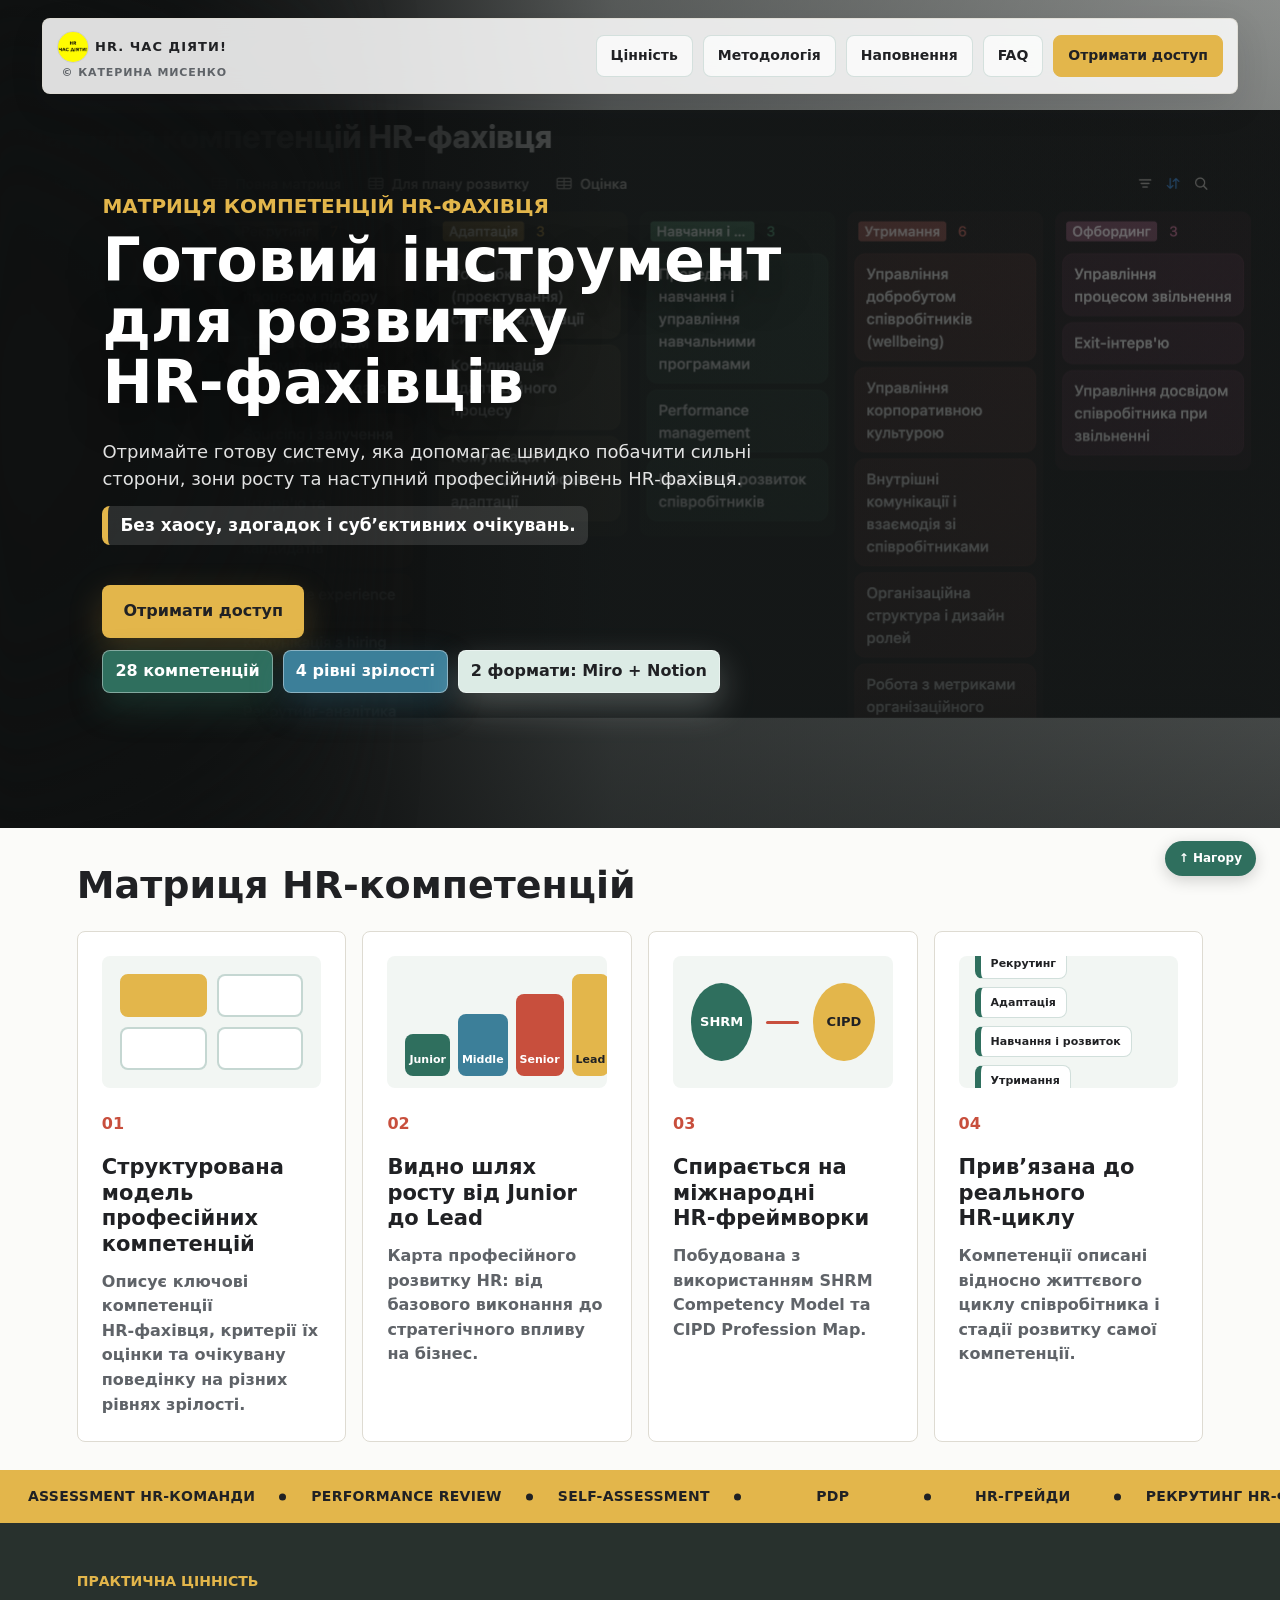
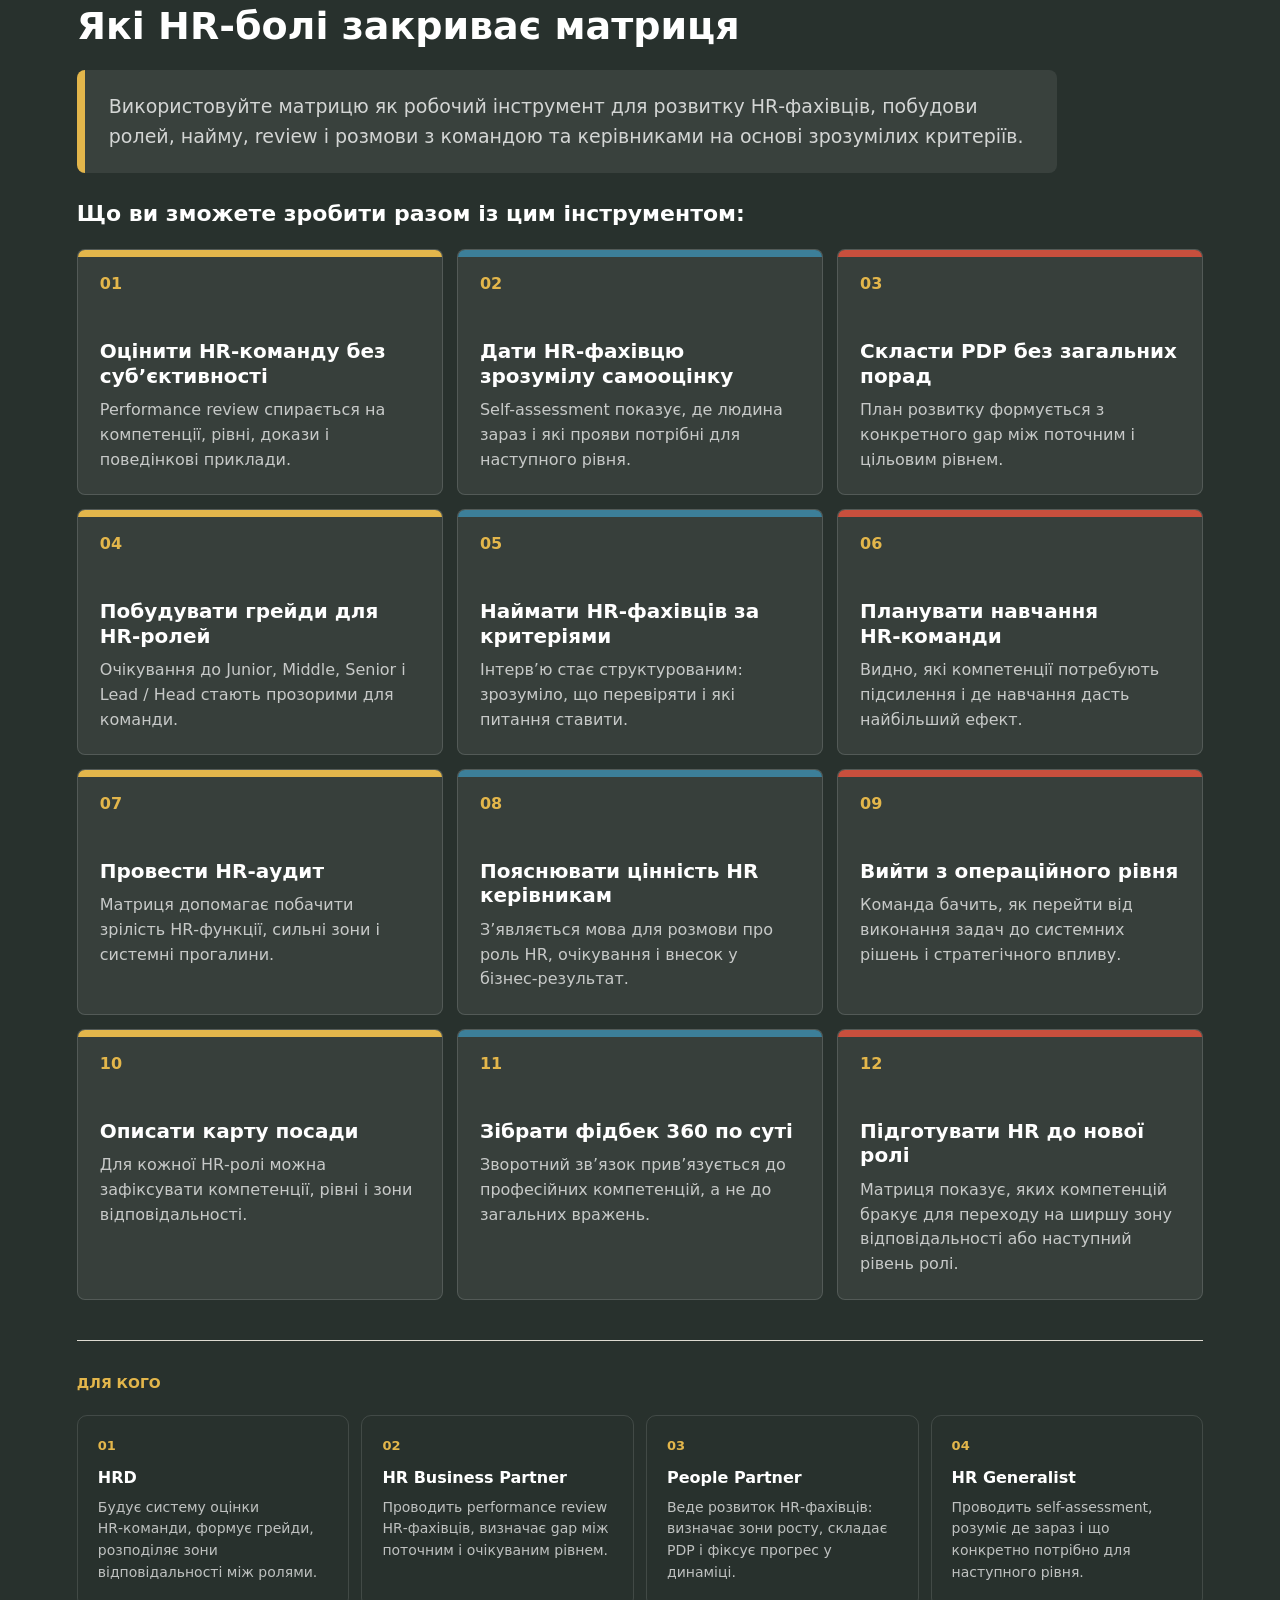
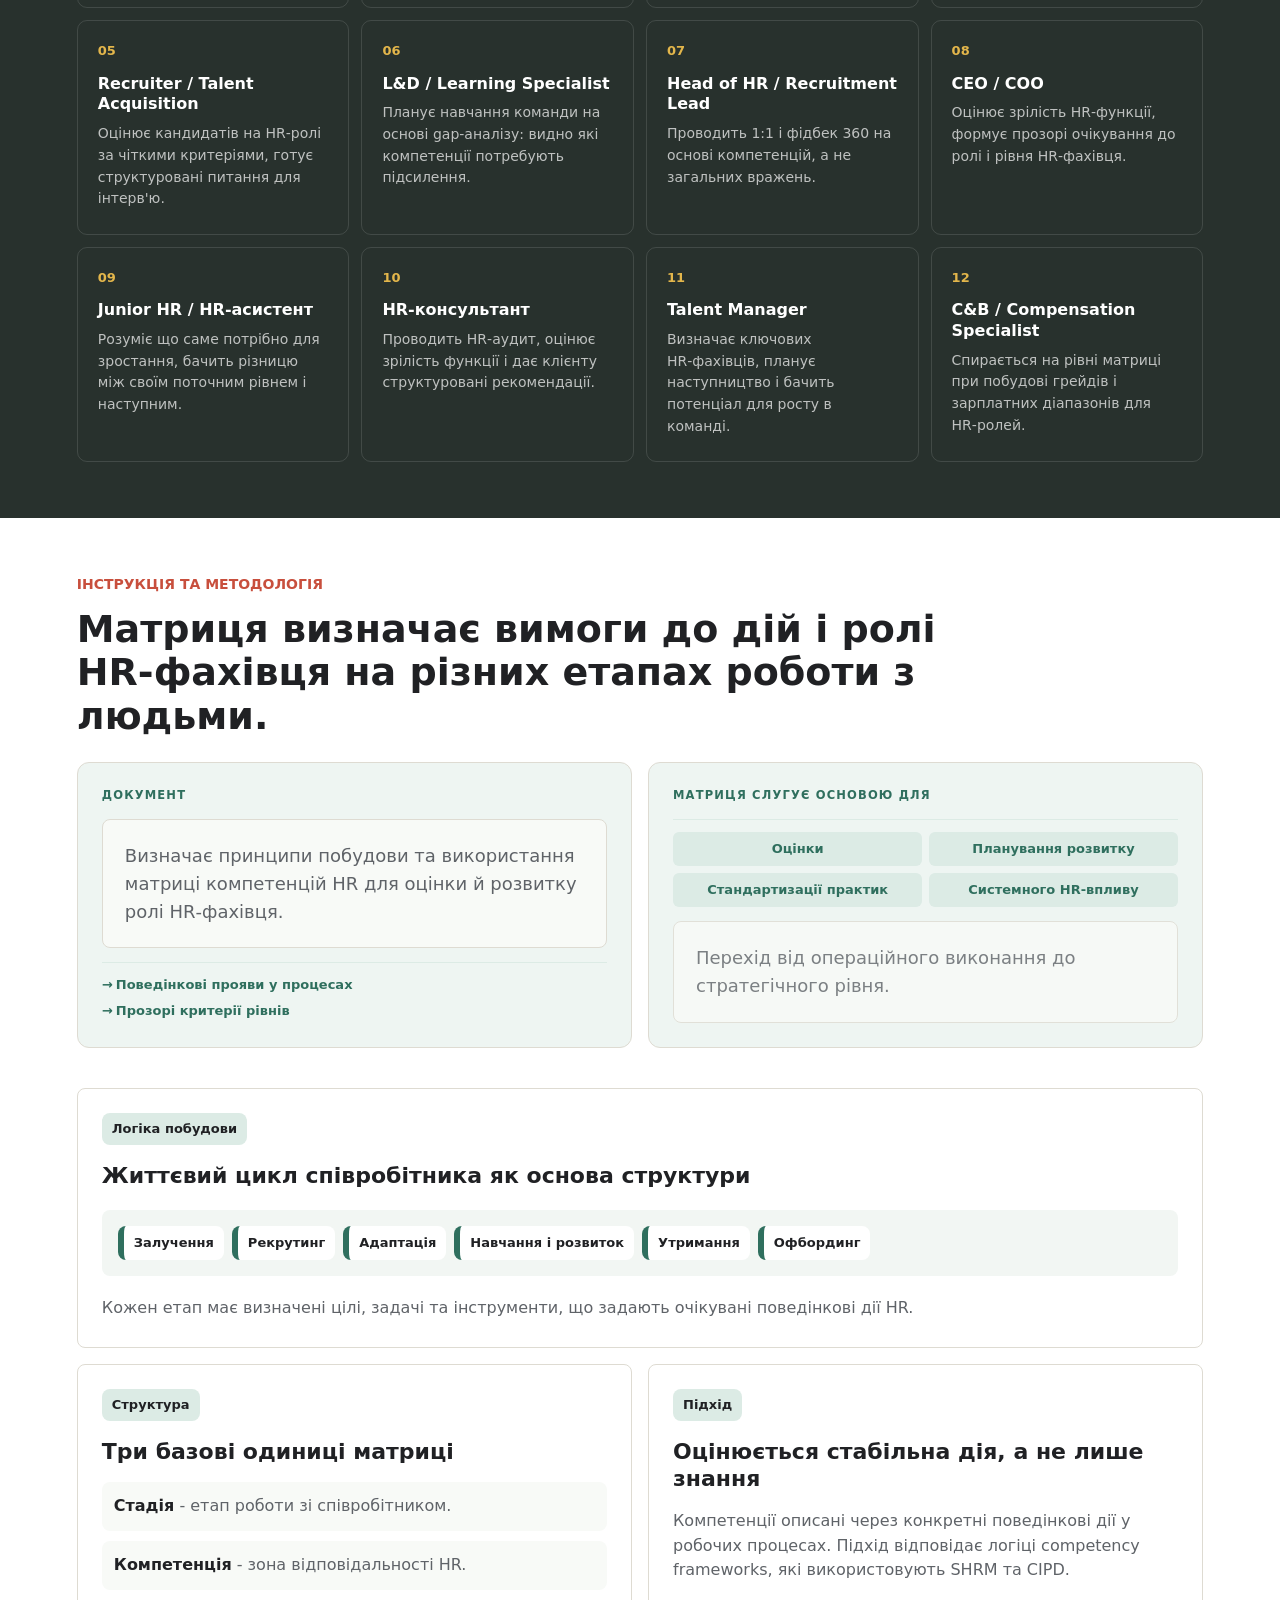
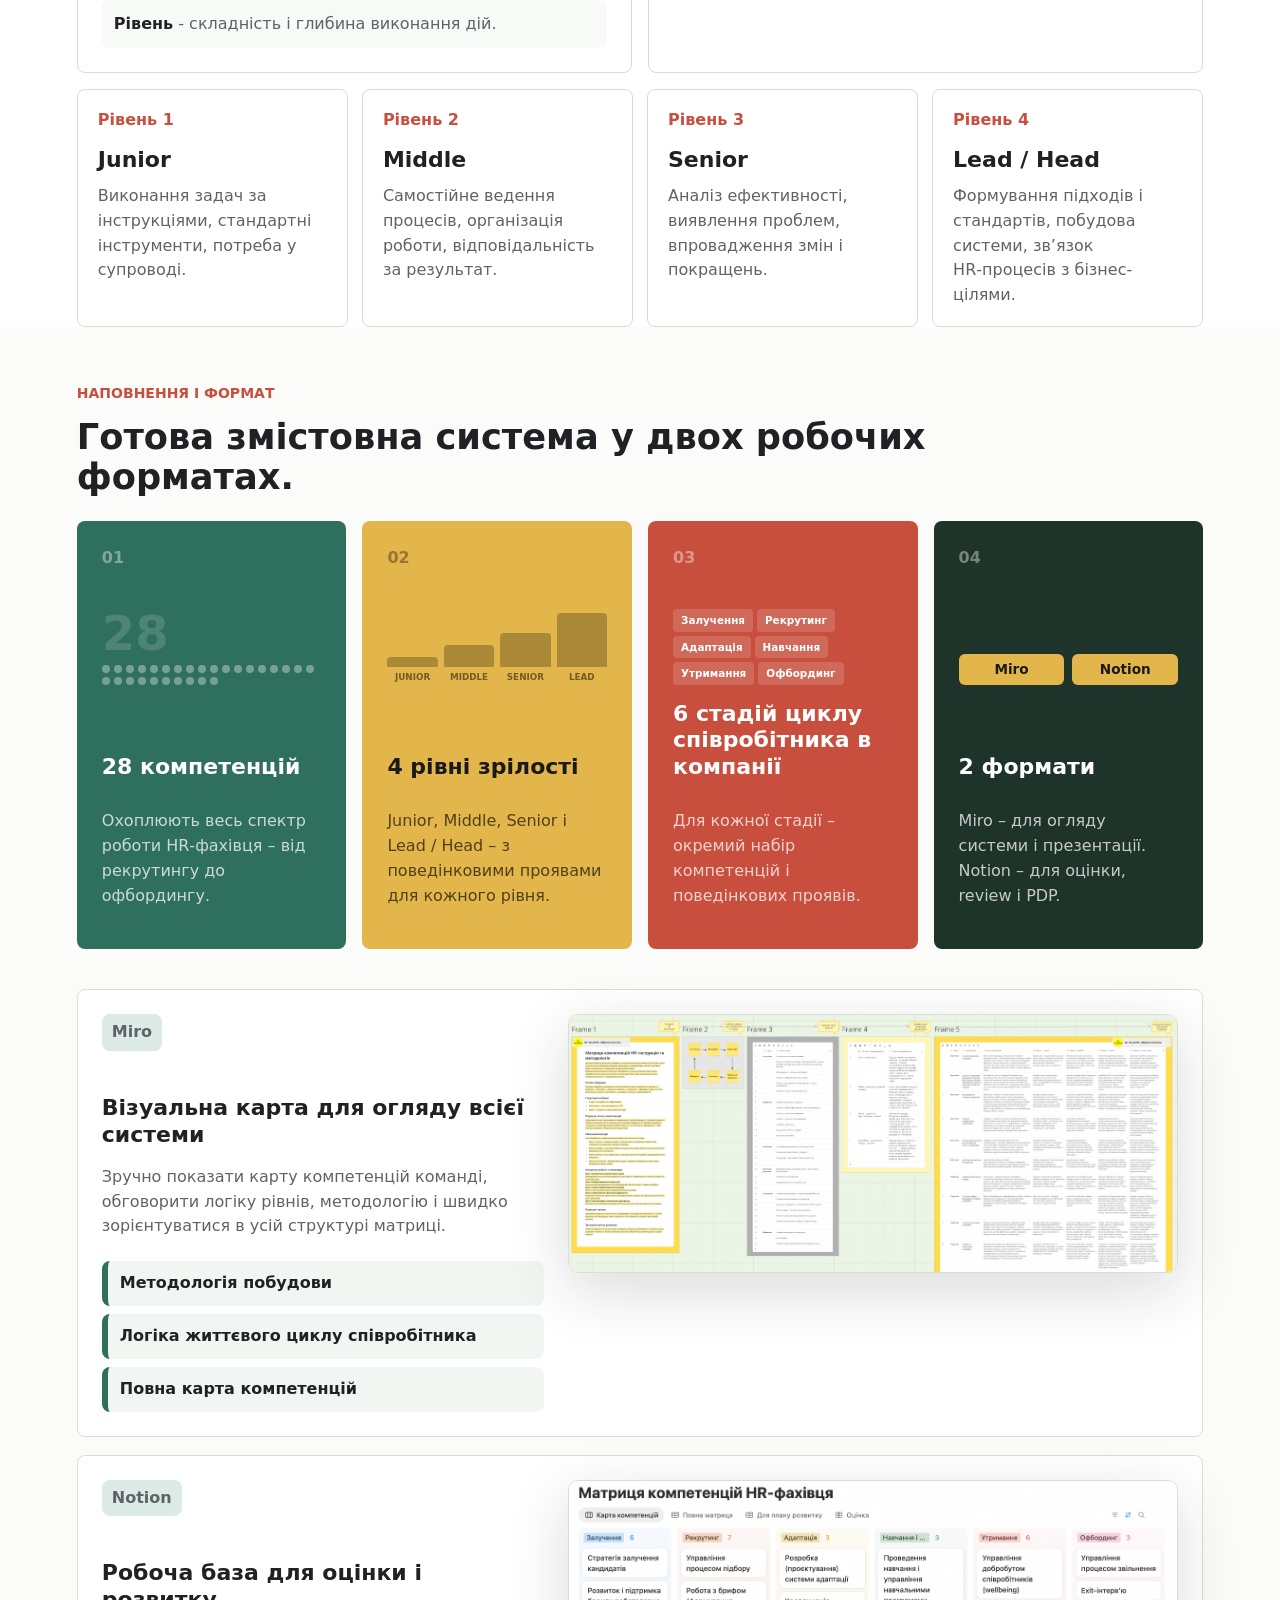
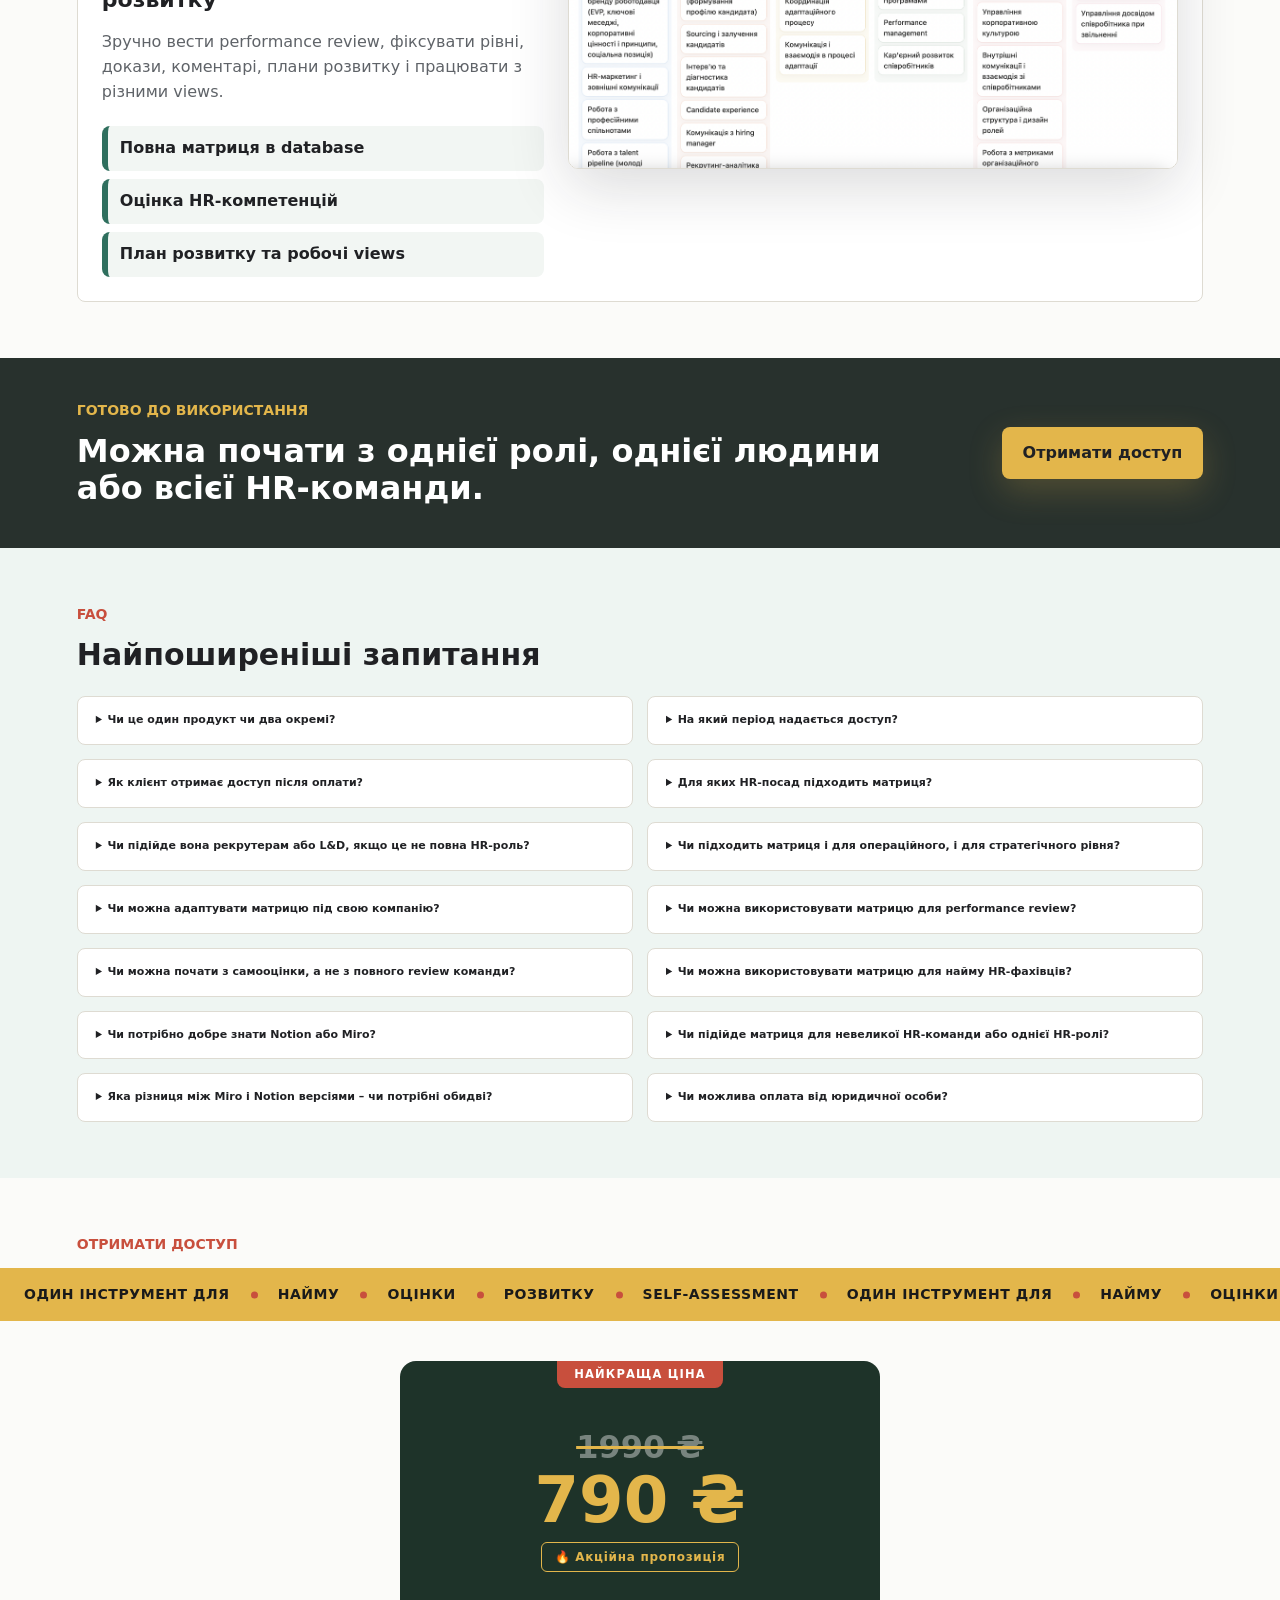
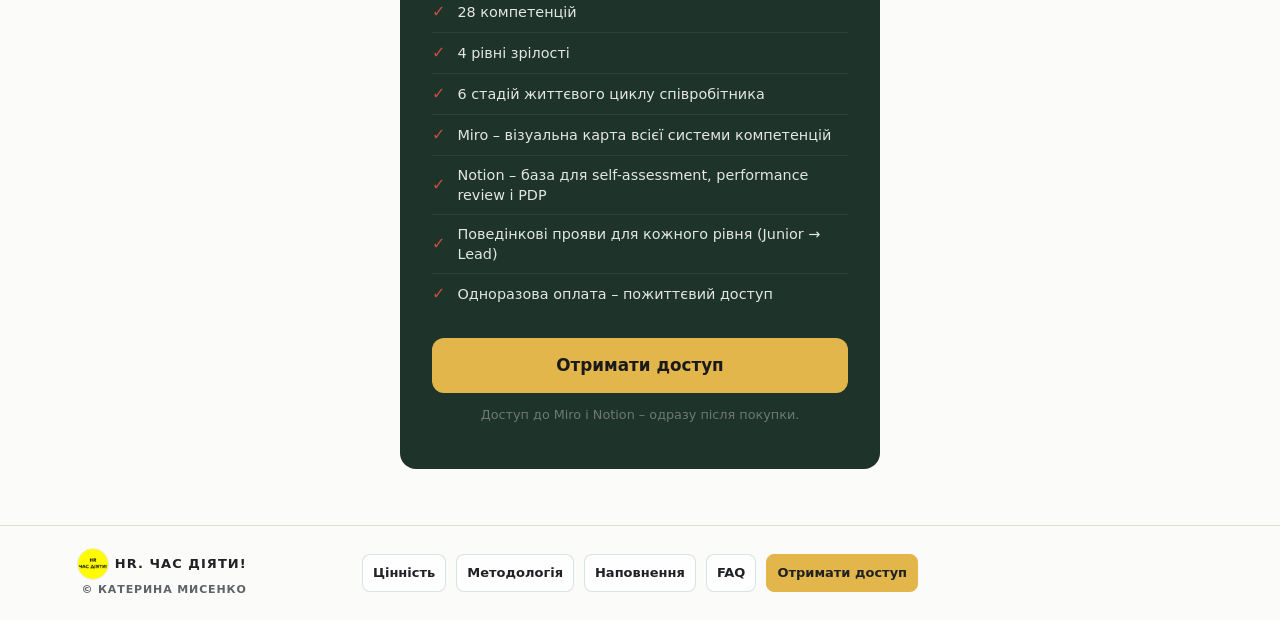
==== hr-competency-matrix-landing.html @ 3c223877 "Add files via upload" ====
<!doctype html>
<html lang="uk">
  <head>
    <meta charset="utf-8">
    <meta name="viewport" content="width=device-width, initial-scale=1">
    <title>Матриця компетенцій HR‑фахівця</title>
    <meta
      name="description"
      content="Готовий комплект для оцінки, розвитку та performance review HR‑фахівців у Miro і Notion."
    >
    <link rel="stylesheet" href="landing-assets/hr-competency-matrix.css">
    <style>
      /* === Intro-картки методології === */
      .methodology-intro {
        display: grid;
        grid-template-columns: 1fr 1fr;
        gap: 1rem;
        margin-bottom: 2.5rem;
      }
      .intro-card {
        border: 1px solid var(--line, #dedbd2);
        border-radius: 12px;
        padding: 1.5rem;
        display: flex;
        flex-direction: column;
        gap: 0.875rem;
        background: var(--mist, #eef5f2);
      }
      .intro-card-label {
        font-size: 0.72rem;
        font-weight: 700;
        text-transform: uppercase;
        letter-spacing: 0.1em;
        color: var(--green, #2f6f5e);
      }
      .intro-card-lead {
        font-size: 0.9375rem;
        line-height: 1.55;
        margin: 0;
        background: var(--white, #fff);
        border-radius: 8px;
        padding: 0.75rem 1rem;
        border: 1px solid var(--green-soft, #dcebe5);
      }
      .intro-card-points {
        display: flex;
        flex-direction: column;
        gap: 0.35rem;
        border-top: 1px solid var(--green-soft, #dcebe5);
        padding-top: 0.75rem;
      }
      .intro-card-points span {
        font-size: 0.8125rem;
        font-weight: 600;
        padding-left: 0.875rem;
        position: relative;
        color: var(--green, #2f6f5e);
      }
      .intro-card-points span::before {
        content: "→";
        position: absolute;
        left: 0;
        color: var(--green, #2f6f5e);
      }
      .intro-card-grid {
        display: grid;
        grid-template-columns: 1fr 1fr;
        gap: 0.4rem;
        border-top: 1px solid var(--green-soft, #dcebe5);
        padding-top: 0.75rem;
      }
      .intro-card-grid span {
        font-size: 0.8125rem;
        font-weight: 600;
        background: var(--green-soft, #dcebe5);
        color: var(--green, #2f6f5e);
        border-radius: 6px;
        padding: 0.45rem 0.6rem;
        text-align: center;
      }
      .intro-card-tail {
        font-size: 0.8125rem;
        color: var(--green, #2f6f5e);
        margin: 0;
        opacity: 0.8;
      }
      @media (max-width: 640px) {
        .methodology-intro { grid-template-columns: 1fr; }
        .intro-card-grid { grid-template-columns: 1fr 1fr; }
      }

      /* === Схематичні плашки методології === */
      .schema-formula {
        display: flex;
        align-items: center;
        gap: 0.5rem;
        flex-wrap: wrap;
        margin: 1.25rem 0 0.5rem;
      }
      .schema-unit {
        display: flex;
        flex-direction: column;
        align-items: center;
        background: var(--bg, #fff);
        border: 1px solid var(--border, #e5e4df);
        border-radius: 8px;
        padding: 0.6rem 0.9rem;
        gap: 0.2rem;
        flex: 1;
        min-width: 80px;
      }
      .schema-unit-name {
        font-weight: 700;
        font-size: 0.9rem;
        text-align: center;
      }
      .schema-unit-sub {
        font-size: 0.72rem;
        color: var(--muted, #888);
        text-align: center;
      }
      .schema-op {
        font-size: 1.1rem;
        color: var(--muted, #aaa);
        font-weight: 300;
        flex-shrink: 0;
      }
      .schema-result {
        font-size: 0.8125rem;
        color: var(--muted, #888);
        margin-top: 0.5rem;
        font-style: italic;
      }
      .schema-compare {
        display: grid;
        grid-template-columns: 1fr 1fr;
        gap: 0.75rem;
        margin: 1.25rem 0 0.5rem;
      }
      .schema-col {
        display: flex;
        flex-direction: column;
        gap: 0.35rem;
        padding: 0.75rem;
        border-radius: 8px;
        font-size: 0.8125rem;
      }
      .schema-col-no {
        background: #fdf2f2;
        color: #9b4646;
      }
      .schema-col-yes {
        background: #f2fdf5;
        color: #2e6b44;
      }
      .schema-col-icon {
        font-size: 1rem;
        font-weight: 700;
        margin-bottom: 0.15rem;
      }

      /* === Hero – рівні відступи зверху і знизу === */
      .hero-content { padding-top: 140px; padding-bottom: 80px; }
      .hero-actions { margin-top: 40px; }
      .hero-points { margin-top: 12px; }

      /* === Глобальне зменшення відступів між секціями === */
      .section { padding-top: 56px; padding-bottom: 56px; }
      .section.intro { padding-top: 36px; padding-bottom: 28px; }
      .section-heading { margin-bottom: 24px; }
      /* Повертаємо колір заголовка intro – він міг злитися з фоном */
      #product-title { color: var(--ink) !important; }
      /* Фіксуємо відступ use-cases секції після тікера */
      .section.use-cases { padding-top: 48px; }

      /* === Рівні – менше пустого простору === */
      .levels-strip article { min-height: 0; padding: 18px 20px; }
      .levels-strip span { margin-bottom: 14px; }
      .section.methodology { padding-bottom: 0; }

      /* === Для кого – всередині цінності === */
      .audience-inline {
        margin-top: 2.5rem;
        padding-top: 2rem;
        border-top: 1px solid var(--line, #dedbd2);
      }
      .audience-inline .eyebrow {
        margin-bottom: 1.25rem;
      }
      .audience-cards {
        display: grid;
        grid-template-columns: repeat(4, 1fr);
        gap: 0.75rem;
      }
      .audience-card {
        background: transparent;
        border: 1px solid rgba(255,255,255,0.12);
        border-radius: 10px;
        padding: 1.25rem 1.25rem 1.5rem;
        display: flex;
        flex-direction: column;
        gap: 0.5rem;
      }
      .audience-num {
        font-size: 0.8125rem;
        font-weight: 900;
        color: var(--yellow, #e3b64b);
        margin-bottom: 0.25rem;
      }
      .audience-role {
        font-weight: 700;
        font-size: 1rem;
        color: #ffffff;
        line-height: 1.3;
      }
      .audience-card p {
        font-size: 0.875rem;
        color: rgba(255,255,255,0.7);
        margin: 0;
        line-height: 1.55;
      }
      @media (max-width: 900px) {
        .audience-cards { grid-template-columns: repeat(2, 1fr); }
      }
      @media (max-width: 560px) {
        .audience-cards { grid-template-columns: 1fr; }
      }

      /* === Формати – зображення повністю === */
      .format-row { align-items: flex-start !important; }
      .format-shot { align-self: flex-start; margin-top: 0 !important; }
      .format-shot img {
        aspect-ratio: unset;
        object-fit: contain;
        width: 100%;
        max-height: 320px;
        border-radius: 10px;
      }

      /* === Наповнення – картки з кольорами === */
      .feature-card { min-height: 0; }
      .feature-number { margin-bottom: 12px; }
      .fc-green  { background: var(--green, #2f6f5e) !important; border-color: transparent !important; color: #fff; }
      .fc-yellow { background: var(--yellow, #e3b64b) !important; border-color: transparent !important; color: #1a1a1a; }
      .fc-coral  { background: var(--coral, #e85d3a) !important; border-color: transparent !important; color: #fff; }
      .fc-dark   { background: #1e3329 !important; border-color: transparent !important; color: #fff; }
      .fc-green .feature-number, .fc-coral .feature-number, .fc-dark .feature-number { color: rgba(255,255,255,0.4); }
      .fc-yellow .feature-number { color: rgba(0,0,0,0.35); }
      .fc-green h3, .fc-coral h3, .fc-dark h3 { color: #fff; }
      .fc-yellow h3 { color: #1a1a1a; }
      .fc-green p, .fc-coral p, .fc-dark p { color: rgba(255,255,255,0.75); }
      .fc-yellow p { color: rgba(0,0,0,0.65); }
      /* Картки — текст на одному рівні */
      .fc-green, .fc-yellow, .fc-coral, .fc-dark {
        display: flex !important;
        flex-direction: column !important;
      }
      .fc-green h3, .fc-yellow h3, .fc-coral h3, .fc-dark h3 { margin-top: auto; }
      /* Інфографіка */
      .fc-infographic { margin: 0.75rem 0 1rem; height: 90px; display: flex; flex-direction: column; justify-content: flex-end; }
      .fc-big-num { font-size: 3rem; font-weight: 900; color: rgba(255,255,255,0.15); line-height: 1; display: block; margin-bottom: 0.5rem; }
      .fc-dots { display: flex; flex-wrap: wrap; gap: 4px; }
      .fc-dots span { width: 8px; height: 8px; border-radius: 50%; background: rgba(255,255,255,0.35); }
      .fc-bars { display: flex; align-items: flex-end; gap: 6px; height: 72px; }
      .fc-bar-wrap { display: flex; flex-direction: column; align-items: center; gap: 4px; flex: 1; justify-content: flex-end; }
      .fc-bar { width: 100%; background: rgba(0,0,0,0.25); border-radius: 4px 4px 0 0; flex-shrink: 0; }
      .fc-bar-wrap span { font-size: 0.55rem; font-weight: 700; color: rgba(0,0,0,0.5); text-transform: uppercase; flex-shrink: 0; }
      .fc-cycle { display: flex; flex-wrap: wrap; gap: 4px; }
      .fc-cycle span { font-size: 0.65rem; font-weight: 700; background: rgba(255,255,255,0.15); border-radius: 4px; padding: 0.2rem 0.5rem; color: #fff; }
      .fc-formats { display: flex; align-items: center; gap: 8px; }
      .fc-format-tag { background: var(--yellow, #e3b64b); color: #1a1a1a; font-weight: 800; font-size: 0.85rem; border-radius: 6px; padding: 0.3rem 0; flex: 1; text-align: center; }
      .format-showcase { margin-top: 2.5rem; }

      /* === Блок автора (всередині buy-bottom) === */
      .author-block {
        display: flex;
        flex-direction: column;
        gap: 1.25rem;
      }
      .author-photo-wrap {
        width: 96px;
        height: 96px;
        border-radius: 50%;
        overflow: hidden;
        background: #e5e4df;
        flex-shrink: 0;
      }
      .author-photo {
        width: 100%;
        height: 100%;
        object-fit: cover;
        display: block;
      }
      .author-text h3 { margin-bottom: 0.35rem; font-size: 1.25rem; }
      .author-bio {
        color: var(--muted, #6b6b6b);
        line-height: 1.7;
        font-size: 0.9375rem;
      }

      /* === Секція купівлі внизу === */
      .buy-bottom { text-align: left; }
      .buy-bottom .buy-center-wrap { text-align: center; }
      .buy-bottom-wrap {
        display: grid;
        grid-template-columns: 1fr 1fr;
        gap: 3rem;
        align-items: start;
        max-width: 900px;
        margin: 2.5rem auto 0;
        text-align: left;
      }
      @media (max-width: 720px) {
        .buy-bottom-wrap { grid-template-columns: 1fr; gap: 2rem; }
      }
      .buy-card {
        background: #1e3329;
        border-radius: 16px;
        padding: 0 2rem 2rem;
        text-align: center;
        position: relative;
      }
      .buy-top-badge {
        display: inline-block;
        background: var(--coral, #e85d3a);
        color: #fff;
        font-size: 0.72rem;
        font-weight: 800;
        text-transform: uppercase;
        letter-spacing: 0.1em;
        border-radius: 0 0 8px 8px;
        padding: 0.3rem 1.1rem;
        margin-bottom: 0.15rem;
      }
      .buy-price-old {
        font-size: 2rem;
        font-weight: 600;
        color: rgba(255,255,255,0.4);
        text-decoration: line-through;
        text-decoration-color: var(--yellow, #e3b64b);
        margin-bottom: -0.25rem;
      }
      .buy-price {
        font-size: 4rem;
        font-weight: 900;
        color: var(--yellow, #e3b64b);
        line-height: 1;
        margin-bottom: 0;
        margin-top: 0;
      }
      .buy-promo-badge {
        display: inline-block;
        background: transparent;
        color: var(--yellow, #e3b64b);
        font-size: 0.75rem;
        font-weight: 700;
        letter-spacing: 0.06em;
        border-radius: 6px;
        padding: 0.3rem 0.8rem;
        margin: 0.6rem 0 1.25rem;
        border: 1px solid var(--yellow, #e3b64b);
      }
      .buy-value-list {
        margin-bottom: 1.5rem;
        text-align: left;
      }
      .buy-value-item {
        display: flex;
        align-items: center;
        gap: 0.75rem;
        padding: 0.55rem 0;
        font-size: 0.9rem;
        line-height: 1.4;
        color: rgba(255,255,255,0.88);
        border-bottom: 1px solid rgba(255,255,255,0.08);
      }
      .buy-value-item:last-child { border-bottom: none; }
      .buy-check {
        color: var(--coral, #e85d3a);
        font-weight: 900;
        font-size: 1rem;
        flex-shrink: 0;
      }
      .buy-cta-btn {
        display: block;
        width: 100%;
        background: var(--yellow, #e3b64b);
        color: #1a1a1a;
        font-size: 1.05rem;
        font-weight: 700;
        text-align: center;
        border-radius: 12px;
        padding: 0.9rem 1.5rem;
        text-decoration: none;
        transition: opacity 0.15s;
      }
      .buy-cta-btn:hover { opacity: 0.88; }
      .site-footer--full {
        display: grid !important;
        grid-template-columns: 1fr auto 1fr;
        align-items: center;
        border-top: 1px solid var(--line, #dedbd2);
        background: var(--paper, #f9f7f2);
        padding: 22px clamp(24px, 6vw, 88px);
      }
      .site-footer--full .brand { color: var(--ink, #1a1a1a); }
      .site-footer--full .nav-links { justify-content: center; flex-wrap: wrap; }
      .site-footer--full .nav-links a { color: var(--ink, #1a1a1a); font-size: 13px; font-weight: 600; border-radius: 8px; padding: 5px 10px; }
      .site-footer--full .nav-links a:hover { background: var(--green-soft, #dcebe5); }

      @media (max-width: 640px) {
        /* Feature cards — одна колонка */
        .feature-grid { grid-template-columns: 1fr !important; }
        /* Buy card — менші відступи */
        .buy-center-wrap { max-width: 100%; }
        .buy-card { padding: 0 1.25rem 1.5rem; }
        .buy-price { font-size: 3rem; }
        /* Футер — вертикально */
        .site-footer--full { grid-template-columns: 1fr !important; justify-items: center; gap: 12px; }
        .site-footer--full .nav-links { flex-wrap: wrap; justify-content: center; }
        .footer-up-btn { bottom: 16px; right: 16px; }
        /* Схема формул */
        .schema-formula { gap: 0.25rem; }
      }
      .brand-logo-circle {
        width: 32px; height: 32px; border-radius: 50%;
        object-fit: cover; flex-shrink: 0;
        border: 1.5px solid rgba(0,0,0,0.08);
      }
      .brand-top-row { display: flex; align-items: center; gap: 6px; }
      .brand-stack { gap: 1px !important; align-items: flex-end !important; }
      .footer-up-btn {
        position: fixed; bottom: 24px; right: 24px; z-index: 999;
        background: var(--green, #2f6f5e); color: #fff;
        font-size: 12px; font-weight: 700; text-decoration: none;
        padding: 8px 14px; border-radius: 20px;
        box-shadow: 0 4px 16px rgba(0,0,0,0.18);
        transition: opacity 0.2s, transform 0.2s;
      }
      .footer-up-btn:hover { opacity: 0.85; transform: translateY(-2px); }
      .buy-note {
        font-size: 0.8rem;
        color: rgba(255,255,255,0.35);
        margin-top: 0.75rem;
      }
      .button.wide { width: 100%; text-align: center; display: block; }
      .buy-center-wrap {
        max-width: 480px;
        margin: 0 auto;
      }
      .buy-placard {
        width: 100vw;
        margin-left: calc(-1 * clamp(24px, 6vw, 88px));
        background: var(--yellow, #e3b64b);
        overflow: hidden;
        margin-bottom: 2.5rem;
        padding: 14px 0;
      }
      .buy-ticker-track {
        display: inline-flex;
        white-space: nowrap;
        animation: buy-ticker 22s linear infinite;
      }
      .buy-ticker-track span {
        display: inline-flex;
        align-items: center;
        justify-content: center;
        position: relative;
        padding: 0 24px;
        font-size: 14px;
        font-weight: 900;
        letter-spacing: 0.04em;
        text-transform: uppercase;
        color: #1a1a1a;
      }
      .buy-ticker-track span::after {
        content: "";
        position: absolute;
        top: 50%;
        right: -4px;
        width: 7px;
        height: 7px;
        border-radius: 50%;
        background: var(--coral, #e85d3a);
        transform: translateY(-50%);
      }
      @keyframes buy-ticker {
        from { transform: translateX(0); }
        to   { transform: translateX(-50%); }
      }
    </style>
  </head>
  <body>
    <div class="scroll-progress" aria-hidden="true"></div>
    <header class="site-header" aria-label="Навігація">
      <a class="brand" href="#top" aria-label="Матриця компетенцій HR‑фахівця">
        <span class="brand-stack">
          <span class="brand-top-row">
            <img class="brand-logo-circle" src="landing-assets/hr-logo.jpg" alt="HR. Час діяти!">
            <span class="nav-logo">HR. Час діяти!</span>
          </span>
          <span class="brand-author">© Катерина Мисенко</span>
        </span>
      </a>
      <a class="mobile-cta" href="https://secure.wayforpay.com/button/b7a058e949705" target="_blank" rel="noreferrer">Отримати доступ</a>
      <nav class="nav-links" aria-label="Розділи">
        <a href="#use-cases">Цінність</a>
        <a href="#methodology">Методологія</a>
        <a href="#inside">Наповнення</a>
        <a href="#faq">FAQ</a>
        <a class="nav-cta" href="https://secure.wayforpay.com/button/b7a058e949705" target="_blank" rel="noreferrer">Отримати доступ</a>
      </nav>
    </header>

    <main id="top">
      <section class="hero" aria-labelledby="hero-title">
        <img
          class="hero-image"
          src="landing-assets/hero-preview.png"
          alt="Карта компетенцій HR‑фахівця в Notion"
        >
        <div class="hero-overlay"></div>
        <div class="hero-content">
          <p class="eyebrow">Матриця компетенцій HR‑фахівця</p>
          <h1 id="hero-title">Готовий інструмент для розвитку HR‑фахівців</h1>
          <p class="hero-copy">
            Отримайте готову систему, яка допомагає швидко побачити сильні сторони, зони росту та наступний професійний рівень HR‑фахівця.
          </p>
          <p class="hero-note">Без хаосу, здогадок і суб’єктивних очікувань.</p>
          <div class="hero-actions">
            <a class="button primary" href="https://secure.wayforpay.com/button/b7a058e949705" target="_blank" rel="noreferrer">Отримати доступ</a>
          </div>
          <div class="hero-points" aria-label="Ключові переваги">
            <span>28 компетенцій</span>
            <span>4 рівні зрілості</span>
            <span>2 формати: Miro + Notion</span>
          </div>
        </div>
      </section>

      <section class="section intro" aria-labelledby="product-title">
        <div class="section-heading">
          <h2 id="product-title">Матриця HR‑компетенцій</h2>
        </div>
        <div class="definition-grid">
          <article class="definition-card">
            <div class="card-visual model-visual" aria-hidden="true">
              <span></span>
              <span></span>
              <span></span>
              <span></span>
            </div>
            <span class="pin">01</span>
            <h3>Структурована модель професійних компетенцій</h3>
            <p>Описує ключові компетенції HR‑фахівця, критерії їх оцінки та очікувану поведінку на різних рівнях зрілості.</p>
          </article>
          <article class="definition-card">
            <div class="card-visual ladder-visual" aria-hidden="true">
              <span>Junior</span>
              <span>Middle</span>
              <span>Senior</span>
              <span>Lead</span>
            </div>
            <span class="pin">02</span>
            <h3>Видно шлях росту від Junior до Lead</h3>
            <p>Карта професійного розвитку HR: від базового виконання до стратегічного впливу на бізнес.</p>
          </article>
          <article class="definition-card">
            <div class="card-visual framework-visual" aria-hidden="true">
              <span>SHRM</span>
              <strong></strong>
              <span>CIPD</span>
            </div>
            <span class="pin">03</span>
            <h3>Спирається на міжнародні HR‑фреймворки</h3>
            <p>Побудована з використанням SHRM Competency Model та CIPD Profession Map.</p>
          </article>
          <article class="definition-card">
            <div class="card-visual lifecycle-visual" aria-hidden="true">
              <span>Залучення</span>
              <span>Рекрутинг</span>
              <span>Адаптація</span>
              <span>Навчання і розвиток</span>
              <span>Утримання</span>
              <span>Офбординг</span>
            </div>
            <span class="pin">04</span>
            <h3>Прив’язана до реального HR‑циклу</h3>
            <p>Компетенції описані відносно життєвого циклу співробітника і стадії розвитку самої компетенції.</p>
          </article>
        </div>
      </section>

      <section class="ticker" aria-label="Ключові сценарії використання">
        <div class="ticker-track">
          <span>Assessment HR‑команди</span>
          <span>Performance review</span>
          <span>Self-assessment</span>
          <span>PDP</span>
          <span>HR‑грейди</span>
          <span>Рекрутинг HR‑фахівців</span>
          <span>HR‑аудит</span>
          <span>Фідбек 360</span>
          <span>Assessment HR‑команди</span>
          <span>Performance review</span>
          <span>Self-assessment</span>
          <span>PDP</span>
          <span>HR‑грейди</span>
          <span>Рекрутинг HR‑фахівців</span>
          <span>HR‑аудит</span>
          <span>Фідбек 360</span>
        </div>
      </section>

      <section class="section use-cases value-section" id="use-cases" aria-labelledby="use-title">
        <div class="section-heading">
          <p class="eyebrow">Практична цінність</p>
          <h2 id="use-title">Які HR‑болі закриває матриця</h2>
        </div>
        <div class="value-lead">
          <p>Використовуйте матрицю як робочий інструмент для розвитку HR‑фахівців, побудови ролей, найму, review і розмови з командою та керівниками на основі зрозумілих критеріїв.</p>
        </div>
        <p class="value-prompt">Що ви зможете зробити разом із цим інструментом:</p>
        <div class="use-list">
          <article>
            <span>01</span>
            <h3>Оцінити HR‑команду без суб’єктивності</h3>
            <p>Performance review спирається на компетенції, рівні, докази і поведінкові приклади.</p>
          </article>
          <article>
            <span>02</span>
            <h3>Дати HR‑фахівцю зрозумілу самооцінку</h3>
            <p>Self-assessment показує, де людина зараз і які прояви потрібні для наступного рівня.</p>
          </article>
          <article>
            <span>03</span>
            <h3>Скласти PDP без загальних порад</h3>
            <p>План розвитку формується з конкретного gap між поточним і цільовим рівнем.</p>
          </article>
          <article>
            <span>04</span>
            <h3>Побудувати грейди для HR‑ролей</h3>
            <p>Очікування до Junior, Middle, Senior і Lead / Head стають прозорими для команди.</p>
          </article>
          <article>
            <span>05</span>
            <h3>Наймати HR‑фахівців за критеріями</h3>
            <p>Інтерв’ю стає структурованим: зрозуміло, що перевіряти і які питання ставити.</p>
          </article>
          <article>
            <span>06</span>
            <h3>Планувати навчання HR‑команди</h3>
            <p>Видно, які компетенції потребують підсилення і де навчання дасть найбільший ефект.</p>
          </article>
          <article>
            <span>07</span>
            <h3>Провести HR‑аудит</h3>
            <p>Матриця допомагає побачити зрілість HR‑функції, сильні зони і системні прогалини.</p>
          </article>
          <article>
            <span>08</span>
            <h3>Пояснювати цінність HR керівникам</h3>
            <p>З’являється мова для розмови про роль HR, очікування і внесок у бізнес-результат.</p>
          </article>
          <article>
            <span>09</span>
            <h3>Вийти з операційного рівня</h3>
            <p>Команда бачить, як перейти від виконання задач до системних рішень і стратегічного впливу.</p>
          </article>
          <article>
            <span>10</span>
            <h3>Описати карту посади</h3>
            <p>Для кожної HR‑ролі можна зафіксувати компетенції, рівні і зони відповідальності.</p>
          </article>
          <article>
            <span>11</span>
            <h3>Зібрати фідбек 360 по суті</h3>
            <p>Зворотний зв’язок прив’язується до професійних компетенцій, а не до загальних вражень.</p>
          </article>
          <article>
            <span>12</span>
            <h3>Підготувати HR до нової ролі</h3>
            <p>Матриця показує, яких компетенцій бракує для переходу на ширшу зону відповідальності або наступний рівень ролі.</p>
          </article>
        </div>
        <div class="audience-inline">
          <p class="eyebrow">Для кого</p>
          <div class="audience-cards">
            <article class="audience-card">
              <span class="audience-num">01</span>
              <span class="audience-role">HRD</span>
              <p>Будує систему оцінки HR‑команди, формує грейди, розподіляє зони відповідальності між ролями.</p>
            </article>
            <article class="audience-card">
              <span class="audience-num">02</span>
              <span class="audience-role">HR Business Partner</span>
              <p>Проводить performance review HR‑фахівців, визначає gap між поточним і очікуваним рівнем.</p>
            </article>
            <article class="audience-card">
              <span class="audience-num">03</span>
              <span class="audience-role">People Partner</span>
              <p>Веде розвиток HR‑фахівців: визначає зони росту, складає PDP і фіксує прогрес у динаміці.</p>
            </article>
            <article class="audience-card">
              <span class="audience-num">04</span>
              <span class="audience-role">HR Generalist</span>
              <p>Проводить self-assessment, розуміє де зараз і що конкретно потрібно для наступного рівня.</p>
            </article>
            <article class="audience-card">
              <span class="audience-num">05</span>
              <span class="audience-role">Recruiter / Talent Acquisition</span>
              <p>Оцінює кандидатів на HR‑ролі за чіткими критеріями, готує структуровані питання для інтерв'ю.</p>
            </article>
            <article class="audience-card">
              <span class="audience-num">06</span>
              <span class="audience-role">L&amp;D / Learning Specialist</span>
              <p>Планує навчання команди на основі gap-аналізу: видно які компетенції потребують підсилення.</p>
            </article>
            <article class="audience-card">
              <span class="audience-num">07</span>
              <span class="audience-role">Head of HR / Recruitment Lead</span>
              <p>Проводить 1:1 і фідбек 360 на основі компетенцій, а не загальних вражень.</p>
            </article>
            <article class="audience-card">
              <span class="audience-num">08</span>
              <span class="audience-role">CEO / COO</span>
              <p>Оцінює зрілість HR‑функції, формує прозорі очікування до ролі і рівня HR‑фахівця.</p>
            </article>
            <article class="audience-card">
              <span class="audience-num">09</span>
              <span class="audience-role">Junior HR / HR‑асистент</span>
              <p>Розуміє що саме потрібно для зростання, бачить різницю між своїм поточним рівнем і наступним.</p>
            </article>
            <article class="audience-card">
              <span class="audience-num">10</span>
              <span class="audience-role">HR‑консультант</span>
              <p>Проводить HR‑аудит, оцінює зрілість функції і дає клієнту структуровані рекомендації.</p>
            </article>
            <article class="audience-card">
              <span class="audience-num">11</span>
              <span class="audience-role">Talent Manager</span>
              <p>Визначає ключових HR‑фахівців, планує наступництво і бачить потенціал для росту в команді.</p>
            </article>
            <article class="audience-card">
              <span class="audience-num">12</span>
              <span class="audience-role">C&amp;B / Compensation Specialist</span>
              <p>Спирається на рівні матриці при побудові грейдів і зарплатних діапазонів для HR‑ролей.</p>
            </article>
          </div>
        </div>
      </section>

      <section class="section methodology" id="methodology" aria-labelledby="methodology-title">
        <div class="section-heading">
          <p class="eyebrow">Інструкція та методологія</p>
          <h2 id="methodology-title">Матриця визначає вимоги до дій і ролі HR‑фахівця на різних етапах роботи з людьми.</h2>
        </div>
        <div class="methodology-intro">
          <div class="intro-card">
            <span class="intro-card-label">Документ</span>
            <p class="intro-card-lead">Визначає принципи побудови та використання матриці компетенцій HR для оцінки й розвитку ролі HR‑фахівця.</p>
            <div class="intro-card-points">
              <span>Поведінкові прояви у процесах</span>
              <span>Прозорі критерії рівнів</span>
            </div>
          </div>
          <div class="intro-card">
            <span class="intro-card-label">Матриця слугує основою для</span>
            <div class="intro-card-grid">
              <span>Оцінки</span>
              <span>Планування розвитку</span>
              <span>Стандартизації практик</span>
              <span>Системного HR‑впливу</span>
            </div>
            <p class="intro-card-tail">Перехід від операційного виконання до стратегічного рівня.</p>
          </div>
        </div>
        <div class="methodology-map" aria-label="Логіка побудови матриці">
          <article class="method-card wide-card">
            <span class="method-label">Логіка побудови</span>
            <h3>Життєвий цикл співробітника як основа структури</h3>
            <div class="cycle-line" aria-hidden="true">
              <span>Залучення</span>
              <span>Рекрутинг</span>
              <span>Адаптація</span>
              <span>Навчання і розвиток</span>
              <span>Утримання</span>
              <span>Офбординг</span>
            </div>
            <p>Кожен етап має визначені цілі, задачі та інструменти, що задають очікувані поведінкові дії HR.</p>
          </article>
          <article class="method-card">
            <span class="method-label">Структура</span>
            <h3>Три базові одиниці матриці</h3>
            <ul class="method-list">
              <li><strong>Стадія</strong> - етап роботи зі співробітником.</li>
              <li><strong>Компетенція</strong> - зона відповідальності HR.</li>
              <li><strong>Рівень</strong> - складність і глибина виконання дій.</li>
            </ul>
          </article>
          <article class="method-card">
            <span class="method-label">Підхід</span>
            <h3>Оцінюється стабільна дія, а не лише знання</h3>
            <p>Компетенції описані через конкретні поведінкові дії у робочих процесах. Підхід відповідає логіці competency frameworks, які використовують SHRM та CIPD.</p>
          </article>
        </div>
        <div class="levels-strip" aria-label="Рівні компетенцій">
          <article>
            <span>Рівень 1</span>
            <h3>Junior</h3>
            <p>Виконання задач за інструкціями, стандартні інструменти, потреба у супроводі.</p>
          </article>
          <article>
            <span>Рівень 2</span>
            <h3>Middle</h3>
            <p>Самостійне ведення процесів, організація роботи, відповідальність за результат.</p>
          </article>
          <article>
            <span>Рівень 3</span>
            <h3>Senior</h3>
            <p>Аналіз ефективності, виявлення проблем, впровадження змін і покращень.</p>
          </article>
          <article>
            <span>Рівень 4</span>
            <h3>Lead / Head</h3>
            <p>Формування підходів і стандартів, побудова системи, зв’язок HR‑процесів з бізнес-цілями.</p>
          </article>
        </div>
      </section>

      <section class="section" id="inside" aria-labelledby="inside-title">
        <div class="section-heading">
          <p class="eyebrow">Наповнення і формат</p>
          <h2 id="inside-title" style="font-size:clamp(1.4rem,3vw,2.2rem);">Готова змістовна система у двох робочих форматах.</h2>
        </div>
        <div class="feature-grid">
          <article class="feature-card fc-green">
            <span class="feature-number">01</span>
            <div class="fc-infographic">
              <span class="fc-big-num">28</span>
              <div class="fc-dots">
                <span></span><span></span><span></span><span></span><span></span><span></span><span></span>
                <span></span><span></span><span></span><span></span><span></span><span></span><span></span>
                <span></span><span></span><span></span><span></span><span></span><span></span><span></span>
                <span></span><span></span><span></span><span></span><span></span><span></span><span></span>
              </div>
            </div>
            <h3>28 компетенцій</h3>
            <p>Охоплюють весь спектр роботи HR‑фахівця – від рекрутингу до офбордингу.</p>
          </article>
          <article class="feature-card fc-yellow">
            <span class="feature-number">02</span>
            <div class="fc-infographic">
              <div class="fc-bars">
                <div class="fc-bar-wrap"><div class="fc-bar" style="height:10px"></div><span>Junior</span></div>
                <div class="fc-bar-wrap"><div class="fc-bar" style="height:22px"></div><span>Middle</span></div>
                <div class="fc-bar-wrap"><div class="fc-bar" style="height:34px"></div><span>Senior</span></div>
                <div class="fc-bar-wrap"><div class="fc-bar" style="height:54px"></div><span>Lead</span></div>
              </div>
            </div>
            <h3>4 рівні зрілості</h3>
            <p>Junior, Middle, Senior і Lead / Head – з поведінковими проявами для кожного рівня.</p>
          </article>
          <article class="feature-card fc-coral">
            <span class="feature-number">03</span>
            <div class="fc-infographic">
              <div class="fc-cycle">
                <span>Залучення</span><span>Рекрутинг</span><span>Адаптація</span>
                <span>Навчання</span><span>Утримання</span><span>Офбординг</span>
              </div>
            </div>
            <h3>6 стадій циклу співробітника в компанії</h3>
            <p>Для кожної стадії – окремий набір компетенцій і поведінкових проявів.</p>
          </article>
          <article class="feature-card fc-dark">
            <span class="feature-number">04</span>
            <div class="fc-infographic">
              <div class="fc-formats">
                <div class="fc-format-tag">Miro</div>
                <div class="fc-format-tag">Notion</div>
              </div>
            </div>
            <h3>2 формати</h3>
            <p>Miro – для огляду системи і презентації.<br>Notion – для оцінки, review і PDP.</p>
          </article>
        </div>
        <div class="format-showcase" id="formats">
          <article class="format-row">
            <div class="format-copy">
              <p class="format-label">Miro</p>
              <h3>Візуальна карта для огляду всієї системи</h3>
              <p>Зручно показати карту компетенцій команді, обговорити логіку рівнів, методологію і швидко зорієнтуватися в усій структурі матриці.</p>
              <ul>
                <li>Методологія побудови</li>
                <li>Логіка життєвого циклу співробітника</li>
                <li>Повна карта компетенцій</li>
              </ul>
            </div>
            <figure class="format-shot">
              <img src="landing-assets/miro-board.png" alt="Матриця компетенцій HR‑фахівця в Miro">
            </figure>
          </article>
          <article class="format-row">
            <div class="format-copy">
              <p class="format-label">Notion</p>
              <h3>Робоча база для оцінки і розвитку</h3>
              <p>Зручно вести performance review, фіксувати рівні, докази, коментарі, плани розвитку і працювати з різними views.</p>
              <ul>
                <li>Повна матриця в database</li>
                <li>Оцінка HR‑компетенцій</li>
                <li>План розвитку та робочі views</li>
              </ul>
            </div>
            <figure class="format-shot">
              <img src="landing-assets/notion-board.png" alt="Матриця компетенцій HR‑фахівця в Notion">
            </figure>
          </article>
        </div>
      </section>

      <section class="cta-band" aria-labelledby="cta-band-title">
        <div>
          <p class="eyebrow">Готово до використання</p>
          <h2 id="cta-band-title">Можна почати з однієї ролі, однієї людини або всієї HR‑команди.</h2>
        </div>
        <a class="button primary" href="https://secure.wayforpay.com/button/b7a058e949705" target="_blank" rel="noreferrer">Отримати доступ</a>
      </section>


      <section class="section faq" id="faq" aria-labelledby="faq-title">
        <div class="section-heading">
          <p class="eyebrow">FAQ</p>
          <h2 id="faq-title">Найпоширеніші запитання</h2>
        </div>
        <div class="faq-list">
          <details>
            <summary>Чи це один продукт чи два окремі?</summary>
            <p>Це один продукт у двох форматах. Miro допомагає побачити систему, Notion допомагає працювати з оцінкою і розвитком.</p>
          </details>
          <details>
            <summary>На який період надається доступ?</summary>
            <p>Доступ надається пожиттєво. Після покупки ви отримуєте посилання на Miro-версію та Notion-шаблон і можете користуватися ними без обмеження в часі.</p>
          </details>
          <details>
            <summary>Як клієнт отримає доступ після оплати?</summary>
            <p>Після оплати клієнт переходить на сторінку з двома посиланнями або отримує лист з доступом до Miro і Notion.</p>
          </details>
          <details>
            <summary>Для яких HR‑посад підходить матриця?</summary>
            <p>Матриця підходить для HR Generalist, Recruiter, People Partner, HR Business Partner, HRD, Head of HR, Talent Acquisition Specialist, L&amp;D / Learning Specialist та керівників HR‑напрямів. Оскільки вона розбита за стадіями життєвого циклу співробітника, можна використовувати як всю систему, так і окремі блоки під конкретну роль.</p>
          </details>
          <details>
            <summary>Чи підійде вона рекрутерам або L&amp;D, якщо це не повна HR‑роль?</summary>
            <p>Так. Для рекрутера можна працювати зі стадіями залучення і рекрутингу, для L&amp;D – з навчанням і розвитком, для People Partner або HR Generalist – з ширшим набором стадій. Матриця не вимагає оцінювати всі компетенції одразу.</p>
          </details>
          <details>
            <summary>Чи підходить матриця і для операційного, і для стратегічного рівня?</summary>
            <p>Так. Рівні побудовані від операційного виконання до стратегічного впливу: Junior працює за інструкціями, Middle веде процеси самостійно, Senior покращує систему, Lead / Head формує підходи, стандарти і зв’язок HR‑процесів з бізнес-цілями.</p>
          </details>
          <details>
            <summary>Чи можна адаптувати матрицю під свою компанію?</summary>
            <p>Так. У Notion можна змінювати назви компетенцій, рівні, views, поля оцінки і формулювання плану розвитку.</p>
          </details>
          <details>
            <summary>Чи можна використовувати матрицю для performance review?</summary>
            <p>Так. У Notion-версії можна фіксувати поточний рівень, цільовий рівень, цифрову оцінку, силу доказів, поведінкові приклади, коментарі та план розвитку.</p>
          </details>
          <details>
            <summary>Чи можна почати з самооцінки, а не з повного review команди?</summary>
            <p>Так. Можна обрати одну роль, кілька ключових компетенцій і провести self-assessment. Після цього матриця допоможе побачити розрив між поточним і цільовим рівнем та сформувати перший план розвитку.</p>
          </details>
          <details>
            <summary>Чи можна використовувати матрицю для найму HR‑фахівців?</summary>
            <p>Так. Матриця допомагає сформувати профіль ролі, підготувати питання для інтерв’ю, оцінити досвід кандидата і зрозуміти, який рівень компетенцій він реально демонструє.</p>
          </details>
          <details>
            <summary>Чи потрібно добре знати Notion або Miro?</summary>
            <p>Ні. Структура вже підготовлена. У Miro можна переглядати карту і методологію, а в Notion працювати з готовими views. Достатньо базового вміння відкривати посилання, дублювати шаблон і заповнювати таблицю.</p>
          </details>
          <details>
            <summary>Чи підійде матриця для невеликої HR‑команди або однієї HR‑ролі?</summary>
            <p>Так. Матрицю можна використовувати як для всієї HR‑команди, так і для однієї ролі чи окремого напряму. Ви можете працювати лише з тими компетенціями і стадіями, які зараз актуальні для вашої задачі.</p>
          </details>
          <details>
            <summary>Яка різниця між Miro і Notion версіями – чи потрібні обидві?</summary>
            <p>Це взаємодоповнюючі формати. Miro – для огляду всієї системи: показати логіку команді або керівнику, пояснити рівні і структуру. Notion – для щоденної роботи: вести review, фіксувати рівні, докази і плани розвитку. Більшість використовують обидва разом: спочатку Miro, щоб зрозуміти систему, далі Notion для роботи.</p>
          </details>
          <details>
            <summary>Чи можлива оплата від юридичної особи?</summary>
            <p>Так. Якщо вам необхідні документи – <a href="https://t.me/Kateryna_Mysenko" target="_blank" rel="noreferrer" style="font-weight:700;color:var(--ink,#1a1a1a);text-decoration:underline;">напишіть нам</a>, і ми узгодимо всі деталі.</p>
          </details>
        </div>
      </section>
    </main>

      <section class="section buy-bottom" id="buy" aria-labelledby="buy-bottom-title">
        <p class="eyebrow">Отримати доступ</p>
        <div id="buy-bottom-title" class="buy-placard" aria-label="Один інструмент для найму, оцінки, розвитку, self-assessment">
          <div class="buy-ticker-track">
            <span>Один інструмент для</span><span>найму</span><span>оцінки</span><span>розвитку</span><span>self-assessment</span>
            <span>Один інструмент для</span><span>найму</span><span>оцінки</span><span>розвитку</span><span>self-assessment</span>
            <span>Один інструмент для</span><span>найму</span><span>оцінки</span><span>розвитку</span><span>self-assessment</span>
            <span>Один інструмент для</span><span>найму</span><span>оцінки</span><span>розвитку</span><span>self-assessment</span>
          </div>
        </div>
        <div class="buy-center-wrap">
        <div class="buy-card">
          <div class="buy-top-badge">Найкраща ціна</div>
          <p class="buy-price-old">1990 ₴</p>
          <p class="buy-price">790 ₴</p>
          <p class="buy-promo-badge">🔥 Акційна пропозиція</p>
          <div class="buy-value-list">
            <div class="buy-value-item">
              <span class="buy-check">✓</span>
              <span>28 компетенцій</span>
            </div>
            <div class="buy-value-item">
              <span class="buy-check">✓</span>
              <span>4 рівні зрілості</span>
            </div>
            <div class="buy-value-item">
              <span class="buy-check">✓</span>
              <span>6 стадій життєвого циклу співробітника</span>
            </div>
            <div class="buy-value-item">
              <span class="buy-check">✓</span>
              <span>Miro – візуальна карта всієї системи компетенцій</span>
            </div>
            <div class="buy-value-item">
              <span class="buy-check">✓</span>
              <span>Notion – база для self-assessment, performance review і PDP</span>
            </div>
            <div class="buy-value-item">
              <span class="buy-check">✓</span>
              <span>Поведінкові прояви для кожного рівня (Junior → Lead)</span>
            </div>
            <div class="buy-value-item">
              <span class="buy-check">✓</span>
              <span>Одноразова оплата – пожиттєвий доступ</span>
            </div>
          </div>
          <a class="buy-cta-btn" href="https://secure.wayforpay.com/button/b7a058e949705" target="_blank" rel="noreferrer">Отримати доступ</a>
          <p class="buy-note">Доступ до Miro і Notion – одразу після покупки.</p>
        </div>
        </div><!-- /buy-center-wrap -->
      </section>

    <footer class="site-footer site-footer--full">
      <a class="brand" href="#top" aria-label="Матриця компетенцій HR‑фахівця">
        <span class="brand-stack">
          <span class="brand-top-row">
            <img class="brand-logo-circle" src="landing-assets/hr-logo.jpg" alt="HR. Час діяти!">
            <span class="nav-logo">HR. Час діяти!</span>
          </span>
          <span class="brand-author">© Катерина Мисенко</span>
        </span>
      </a>
      <nav class="nav-links" aria-label="Розділи">
        <a href="#use-cases">Цінність</a>
        <a href="#methodology">Методологія</a>
        <a href="#inside">Наповнення</a>
        <a href="#faq">FAQ</a>
        <a class="nav-cta" href="https://secure.wayforpay.com/button/b7a058e949705" target="_blank" rel="noreferrer">Отримати доступ</a>
      </nav>
    </footer>
    <a href="#top" class="footer-up-btn" aria-label="Нагору">↑ Нагору</a>
    <script>
      const progressBar = document.querySelector(".scroll-progress");

      function updateScrollProgress() {
        const pageHeight = document.documentElement.scrollHeight - window.innerHeight;
        const progress = pageHeight > 0 ? window.scrollY / pageHeight : 0;
        progressBar.style.transform = `scaleX(${progress})`;
      }

      updateScrollProgress();
      window.addEventListener("scroll", updateScrollProgress, { passive: true });
      window.addEventListener("resize", updateScrollProgress);
    </script>
  <script>
    /* === Sound effects via Web Audio API === */
    (function () {
      let ctx = null;

      function getCtx() {
        if (!ctx) ctx = new (window.AudioContext || window.webkitAudioContext)();
        return ctx;
      }

      /* Pleasant three-note chime on CTA click */
      function playChime() {
        const ac = getCtx();
        ac.resume().then(() => {
          [[523, 0], [659, 0.08], [784, 0.16]].forEach(([freq, delay]) => {
            const osc = ac.createOscillator();
            const gain = ac.createGain();
            osc.connect(gain);
            gain.connect(ac.destination);
            osc.type = "sine";
            osc.frequency.value = freq;
            gain.gain.setValueAtTime(0.0001, ac.currentTime + delay);
            gain.gain.linearRampToValueAtTime(0.12, ac.currentTime + delay + 0.01);
            gain.gain.exponentialRampToValueAtTime(0.0001, ac.currentTime + delay + 0.4);
            osc.start(ac.currentTime + delay);
            osc.stop(ac.currentTime + delay + 0.45);
          });
        });
      }

      /* Attach chime to all "Отримати доступ" buttons */
      document.querySelectorAll("a[href*='wayforpay']").forEach(btn => {
        btn.addEventListener("click", playChime);
      });
    })();
  </script>
  </body>
</html>
---- landing-assets/hr-competency-matrix.css ----
:root {
  --ink: #202124;
  --muted: #5f6368;
  --paper: #fbfbf9;
  --line: #dedbd2;
  --green: #2f6f5e;
  --green-soft: #dcebe5;
  --coral: #c84f3d;
  --cyan: #3c7f99;
  --yellow: #e3b64b;
  --mist: #eef5f2;
  --white: #ffffff;
  --shadow: 0 18px 60px rgba(32, 33, 36, 0.16);
}

* {
  box-sizing: border-box;
}

html {
  scroll-behavior: smooth;
}

body {
  margin: 0;
  color: var(--ink);
  background: var(--paper);
  font-family: Inter, ui-sans-serif, system-ui, -apple-system, BlinkMacSystemFont, "Segoe UI", sans-serif;
  font-size: 16px;
  line-height: 1.55;
  letter-spacing: 0;
}

.scroll-progress {
  position: fixed;
  top: 0;
  left: 0;
  z-index: 80;
  width: 100%;
  height: 4px;
  background: var(--yellow);
  transform: scaleX(0);
  transform-origin: left center;
  transition: transform 80ms linear;
}

img {
  display: block;
  max-width: 100%;
}

a {
  color: inherit;
  text-decoration: none;
}

.site-header {
  position: absolute;
  top: 0;
  left: clamp(16px, 4vw, 42px);
  right: clamp(16px, 4vw, 42px);
  z-index: 20;
  display: flex;
  align-items: center;
  justify-content: space-between;
  gap: 20px;
  margin-top: 18px;
  padding: 12px 14px;
  color: var(--ink);
  background: rgba(255, 255, 255, 0.86);
  border: 1px solid rgba(222, 219, 210, 0.72);
  border-radius: 8px;
  backdrop-filter: blur(14px);
  box-shadow: 0 12px 34px rgba(32, 33, 36, 0.1);
}

.brand,
.nav-links {
  display: flex;
  align-items: center;
}

.nav-links {
  gap: 10px;
}

.brand {
  font-weight: 750;
}

.brand-stack {
  display: flex;
  flex-direction: column;
  gap: 4px;
}

.nav-logo {
  color: var(--ink);
  font-size: 13px;
  font-weight: 900;
  letter-spacing: 0.08em;
  text-transform: uppercase;
}

.brand-author {
  color: var(--muted);
  font-size: 11px;
  font-weight: 800;
  letter-spacing: 0.08em;
  text-transform: uppercase;
}

.nav-tag {
  color: var(--muted);
  font-size: 12px;
  font-weight: 700;
  letter-spacing: 0.06em;
  text-transform: uppercase;
}

.mobile-cta {
  display: none;
}

.nav-links a {
  display: inline-flex;
  min-height: 38px;
  align-items: center;
  justify-content: center;
  padding: 9px 14px;
  border: 1px solid rgba(47, 111, 94, 0.18);
  border-radius: 8px;
  color: var(--ink);
  background: rgba(255, 255, 255, 0.72);
  font-size: 14px;
  font-weight: 800;
  transition: background-color 160ms ease, border-color 160ms ease, color 160ms ease, transform 160ms ease;
}

.nav-links a:hover {
  color: var(--ink);
  border-color: rgba(47, 111, 94, 0.36);
  background: var(--green-soft);
  transform: translateY(-1px);
}

.nav-links a.nav-cta {
  color: var(--ink);
  border-color: var(--yellow);
  background: var(--yellow);
  box-shadow: 0 0 0 0 rgba(227, 182, 75, 0.7);
  animation: ctaPulse 1.25s ease-in-out infinite;
}

.nav-links a.nav-cta:hover {
  border-color: var(--yellow);
  background: var(--yellow);
  box-shadow: 0 10px 28px rgba(227, 182, 75, 0.34);
}

@keyframes ctaPulse {
  0% {
    box-shadow: 0 0 0 0 rgba(227, 182, 75, 0.72);
    transform: scale(1);
  }

  45% {
    transform: scale(1.04);
  }

  70% {
    box-shadow: 0 0 0 13px rgba(227, 182, 75, 0);
  }

  100% {
    box-shadow: 0 0 0 0 rgba(227, 182, 75, 0);
    transform: scale(1);
  }
}

.hero {
  position: relative;
  min-height: 92vh;
  display: flex;
  align-items: center;
  overflow: hidden;
  color: var(--white);
}

.hero-image {
  position: absolute;
  inset: 0;
  width: 100%;
  height: 100%;
  object-fit: contain;
  object-position: right center;
  filter: saturate(0.82) contrast(1.02);
  background: #f7f8f3;
  animation: heroFloat 14s ease-in-out infinite alternate;
}

.hero-overlay {
  position: absolute;
  inset: 0;
  background:
    linear-gradient(90deg, #0f1111 0%, rgba(15, 17, 17, 0.98) 14%, rgba(15, 17, 17, 0.86) 30%, rgba(20, 24, 24, 0.58) 48%, rgba(20, 24, 24, 0.26) 100%),
    linear-gradient(180deg, rgba(20, 24, 24, 0.3) 0%, rgba(20, 24, 24, 0.78) 100%);
}

.hero-overlay::before {
  content: "";
  position: absolute;
  top: -6%;
  bottom: -6%;
  left: -4%;
  width: min(32vw, 420px);
  background: radial-gradient(circle at left center, rgba(15, 17, 17, 0.96) 0%, rgba(15, 17, 17, 0.88) 38%, rgba(15, 17, 17, 0.54) 68%, rgba(15, 17, 17, 0) 100%);
  filter: blur(30px);
  pointer-events: none;
}

.hero-content {
  position: relative;
  z-index: 3;
  width: min(760px, calc(100% - 48px));
  margin-left: clamp(24px, 8vw, 120px);
  padding-top: 130px;
}

.eyebrow {
  margin: 0 0 12px;
  color: var(--coral);
  font-size: 14px;
  font-weight: 800;
  text-transform: uppercase;
}

.hero .eyebrow {
  color: var(--yellow);
  font-size: 20px;
  line-height: 1.15;
}

h1,
h2,
h3,
p {
  overflow-wrap: anywhere;
}

h1 {
  max-width: 840px;
  margin: 0;
  font-size: 60px;
  line-height: 1.02;
  letter-spacing: 0;
  text-shadow: 0 16px 38px rgba(0, 0, 0, 0.42);
}

h2 {
  max-width: 880px;
  margin: 0;
  font-size: 38px;
  line-height: 1.14;
  letter-spacing: 0;
}

h3 {
  margin: 0;
  font-size: 22px;
  line-height: 1.22;
  letter-spacing: 0;
}

.hero-copy {
  max-width: 650px;
  margin: 24px 0 0;
  color: rgba(255, 255, 255, 0.88);
  font-size: 18px;
  line-height: 1.5;
}

.hero-note {
  display: inline-flex;
  margin: 14px 0 0;
  padding: 8px 12px;
  border-left: 6px solid var(--yellow);
  border-radius: 8px;
  color: var(--white);
  background: rgba(255, 255, 255, 0.12);
  font-size: 17px;
  font-weight: 900;
  line-height: 1.4;
}

.hero-actions,
.section-heading,
.split,
.feature-grid,
.preview-layout,
.steps,
.audience-grid,
.delivery-grid {
  position: relative;
}

.hero-actions {
  display: flex;
  flex-wrap: wrap;
  gap: 12px;
  margin-top: 34px;
}

.button {
  display: inline-flex;
  min-height: 48px;
  align-items: center;
  justify-content: center;
  padding: 13px 20px;
  border: 1px solid transparent;
  border-radius: 8px;
  font-weight: 800;
  transition: transform 160ms ease, background-color 160ms ease, border-color 160ms ease;
}

.button:hover {
  transform: translateY(-1px);
}

.button.primary {
  color: var(--ink);
  background: var(--yellow);
  box-shadow: 0 12px 34px rgba(227, 182, 75, 0.22);
}

.button.primary:hover {
  box-shadow: 0 16px 44px rgba(227, 182, 75, 0.34);
}

.button.secondary {
  color: var(--white);
  border-color: rgba(255, 255, 255, 0.54);
  background: rgba(255, 255, 255, 0.1);
}

.hero-points {
  display: flex;
  flex-wrap: wrap;
  gap: 10px;
  margin-top: 28px;
}

.hero-points span {
  display: inline-flex;
  padding: 8px 12px;
  border: 1px solid rgba(255, 255, 255, 0.4);
  border-radius: 8px;
  color: var(--white);
  background: var(--green);
  box-shadow: 0 14px 34px rgba(47, 111, 94, 0.32);
  font-weight: 900;
  opacity: 0;
  transform: translateY(10px);
  animation: badgeRise 640ms ease forwards;
}

.hero-points span:nth-child(1) {
  background: var(--green);
}

.hero-points span:nth-child(2) {
  color: var(--white);
  background: var(--cyan);
  box-shadow: 0 14px 34px rgba(60, 127, 153, 0.32);
  animation-delay: 160ms;
}

.hero-points span:nth-child(3) {
  color: var(--ink);
  background: var(--green-soft);
  box-shadow: 0 14px 34px rgba(220, 235, 229, 0.28);
  animation-delay: 320ms;
}

.button.wide {
  width: 100%;
}

@keyframes heroFloat {
  from {
    transform: scale(1) translateX(0);
  }

  to {
    transform: scale(1.035) translateX(18px);
  }
}

@keyframes badgeRise {
  to {
    opacity: 1;
    transform: translateY(0);
  }
}

.section {
  padding: 86px clamp(24px, 6vw, 88px);
}

.ticker {
  overflow: hidden;
  padding: 14px 0;
  color: var(--ink);
  background: var(--yellow);
}

.ticker-track {
  display: inline-flex;
  gap: 0;
  white-space: nowrap;
  animation: tickerMove 30s linear infinite;
}

.ticker-track span {
  display: inline-flex;
  align-items: center;
  justify-content: center;
  position: relative;
  min-width: 190px;
  padding: 0 28px;
  font-size: 14px;
  font-weight: 900;
  letter-spacing: 0.02em;
  text-transform: uppercase;
}

.ticker-track span::after {
  content: "";
  position: absolute;
  top: 50%;
  right: -3px;
  width: 7px;
  height: 7px;
  border-radius: 50%;
  background: var(--ink);
  transform: translateY(-50%);
}

@keyframes tickerMove {
  from {
    transform: translateX(0);
  }

  to {
    transform: translateX(-50%);
  }
}

.intro {
  padding-top: 70px;
}

.section-heading {
  max-width: 980px;
  margin-bottom: 34px;
}

.section-heading h2 + p,
.format-panel p,
.feature-card p,
.delivery-card p,
.product-shot figcaption {
  color: var(--muted);
}

.split,
.delivery-grid {
  display: grid;
  grid-template-columns: repeat(2, minmax(0, 1fr));
  gap: 18px;
}

.format-panel,
.feature-card,
.delivery-card,
.use-grid article,
.use-list article,
.definition-grid article,
.faq-list details {
  border: 1px solid var(--line);
  border-radius: 8px;
  background: var(--white);
}

.format-panel {
  min-height: 260px;
  padding: 30px;
}

.miro-panel {
  border-top: 8px solid var(--cyan);
}

.notion-panel {
  border-top: 8px solid var(--green);
}

.format-label {
  display: inline-flex;
  margin: 0 0 44px;
  padding: 6px 10px;
  border-radius: 8px;
  color: var(--ink);
  background: var(--green-soft);
  font-weight: 850;
}

.format-panel h3 {
  margin-bottom: 12px;
}

.format-showcase {
  display: grid;
  gap: 18px;
}

.format-row {
  display: grid;
  grid-template-columns: minmax(280px, 0.42fr) minmax(0, 0.58fr);
  gap: 24px;
  align-items: center;
  padding: 24px;
  border: 1px solid var(--line);
  border-radius: 8px;
  background: var(--white);
}

.format-copy h3 {
  margin-bottom: 12px;
}

.format-copy p {
  color: var(--muted);
}

.format-copy ul {
  display: grid;
  gap: 8px;
  padding: 0;
  margin: 22px 0 0;
  list-style: none;
}

.format-copy li {
  padding: 10px 12px;
  border-left: 6px solid var(--green);
  border-radius: 8px;
  background: #f2f6f3;
  font-weight: 800;
}

.format-shot {
  margin: 0;
}

.format-shot img {
  width: 100%;
  aspect-ratio: 16 / 9;
  object-fit: cover;
  object-position: center;
  border: 1px solid var(--line);
  border-radius: 8px;
  box-shadow: var(--shadow);
  transition: transform 420ms ease, filter 420ms ease, box-shadow 420ms ease;
}

.format-shot:hover img {
  transform: scale(1.025);
  filter: saturate(1.04) contrast(1.03);
  box-shadow: 0 24px 72px rgba(32, 33, 36, 0.2);
}

.format-shot figcaption {
  margin-top: 10px;
  color: var(--muted);
  font-size: 14px;
  font-weight: 800;
}

.cta-band {
  display: grid;
  grid-template-columns: minmax(0, 1fr) auto;
  gap: 24px;
  align-items: center;
  padding: 42px clamp(24px, 6vw, 88px);
  color: var(--white);
  background: #28312d;
}

.cta-band .eyebrow {
  color: var(--yellow);
}

.cta-band h2 {
  color: var(--white);
  font-size: 32px;
}

.definition-grid {
  display: grid;
  grid-template-columns: repeat(4, minmax(0, 1fr));
  gap: 16px;
}

.definition-grid article {
  min-height: 390px;
  padding: 24px;
}

.definition-card {
  position: relative;
  overflow: hidden;
}

.definition-card h3 {
  margin: 0 0 12px;
  font-size: 21px;
}

.pin {
  display: inline-flex;
  margin-bottom: 18px;
  color: var(--coral);
  font-weight: 900;
}

.definition-grid p {
  margin: 0;
  color: var(--muted);
  font-size: 16px;
  font-weight: 600;
  line-height: 1.54;
}

.card-visual {
  position: relative;
  height: 132px;
  margin-bottom: 24px;
  border-radius: 8px;
  background: #f2f6f3;
  overflow: hidden;
}

.model-visual {
  display: grid;
  grid-template-columns: repeat(2, 1fr);
  gap: 10px;
  padding: 18px;
}

.model-visual span {
  border: 2px solid rgba(47, 111, 94, 0.28);
  border-radius: 8px;
  background: var(--white);
}

.model-visual span:first-child {
  background: var(--yellow);
  border-color: var(--yellow);
}

.ladder-visual {
  display: grid;
  grid-template-columns: repeat(4, 1fr);
  align-items: end;
  gap: 8px;
  padding: 18px;
}

.ladder-visual span {
  display: flex;
  align-items: flex-end;
  justify-content: center;
  padding: 8px 4px;
  border-radius: 8px;
  color: var(--white);
  background: var(--green);
  font-size: 11px;
  font-weight: 850;
}

.ladder-visual span:nth-child(1) {
  height: 42px;
}

.ladder-visual span:nth-child(2) {
  height: 62px;
  background: var(--cyan);
}

.ladder-visual span:nth-child(3) {
  height: 82px;
  background: var(--coral);
}

.ladder-visual span:nth-child(4) {
  height: 102px;
  color: var(--ink);
  background: var(--yellow);
}

.framework-visual {
  display: flex;
  align-items: center;
  justify-content: center;
  gap: 14px;
  padding: 18px;
}

.framework-visual span {
  display: grid;
  width: 78px;
  height: 78px;
  place-items: center;
  border-radius: 50%;
  color: var(--white);
  background: var(--green);
  font-size: 13px;
  font-weight: 900;
}

.framework-visual span:last-child {
  color: var(--ink);
  background: var(--yellow);
}

.framework-visual strong {
  display: block;
  width: 42px;
  height: 3px;
  border-radius: 8px;
  background: var(--coral);
}

.lifecycle-visual {
  display: flex;
  flex-wrap: wrap;
  align-content: center;
  gap: 8px;
  padding: 16px;
}

.lifecycle-visual span {
  display: inline-flex;
  align-items: center;
  min-height: 30px;
  padding: 6px 10px;
  border: 1px solid rgba(47, 111, 94, 0.22);
  border-left: 6px solid var(--green);
  border-radius: 8px;
  color: var(--ink);
  background: var(--white);
  font-size: 11px;
  font-weight: 900;
}

.lifecycle-visual span:nth-child(1) {
  border-left-color: var(--green);
}

.lifecycle-visual span:nth-child(2) {
  border-left-color: var(--green);
}

.lifecycle-visual span:nth-child(3) {
  border-left-color: var(--green);
}

.lifecycle-visual span:nth-child(4) {
  border-left-color: var(--green);
}

.feature-grid {
  display: grid;
  grid-template-columns: repeat(4, minmax(0, 1fr));
  gap: 16px;
}

.feature-card {
  min-height: 250px;
  padding: 24px;
}

.feature-number {
  display: inline-flex;
  margin-bottom: 50px;
  color: var(--coral);
  font-weight: 900;
}

.feature-card h3 {
  margin-bottom: 12px;
}

.package {
  background: var(--white);
}

.package-grid {
  display: grid;
  grid-template-columns: repeat(4, minmax(0, 1fr));
  gap: 16px;
}

.package-grid article {
  min-height: 280px;
  padding: 24px;
  border: 1px solid var(--line);
  border-radius: 8px;
  background: #f8faf7;
}

.package-grid span {
  display: inline-flex;
  margin-bottom: 48px;
  padding: 6px 10px;
  border-radius: 8px;
  color: var(--ink);
  background: var(--yellow);
  font-size: 13px;
  font-weight: 900;
  text-transform: uppercase;
}

.package-grid article:nth-child(even) span {
  color: var(--white);
  background: var(--green);
}

.package-grid h3 {
  margin-bottom: 12px;
}

.package-grid p {
  margin: 0;
  color: var(--muted);
}

.methodology {
  background: var(--white);
}

.methodology-intro {
  display: grid;
  grid-template-columns: repeat(2, minmax(0, 1fr));
  gap: 18px;
  margin-bottom: 18px;
}

.methodology-intro p {
  margin: 0;
  padding: 22px;
  border: 1px solid var(--line);
  border-radius: 8px;
  color: var(--muted);
  background: #f8faf7;
  font-size: 18px;
}

.methodology-map {
  display: grid;
  grid-template-columns: repeat(2, minmax(0, 1fr));
  gap: 16px;
}

.method-card,
.levels-strip article,
.algorithm-block,
.principle-note {
  border: 1px solid var(--line);
  border-radius: 8px;
  background: var(--white);
}

.method-card {
  min-height: 260px;
  padding: 24px;
}

.wide-card {
  grid-column: 1 / -1;
}

.method-label {
  display: inline-flex;
  margin-bottom: 18px;
  padding: 6px 10px;
  border-radius: 8px;
  color: var(--ink);
  background: var(--green-soft);
  font-size: 13px;
  font-weight: 900;
}

.method-card h3 {
  margin-bottom: 16px;
}

.method-card p {
  margin: 0;
  color: var(--muted);
}

.cycle-line {
  display: flex;
  flex-wrap: wrap;
  gap: 8px;
  margin: 20px 0;
  padding: 16px;
  border-radius: 8px;
  background: #f2f6f3;
}

.cycle-line span {
  display: inline-flex;
  align-items: center;
  min-height: 34px;
  padding: 7px 10px;
  border-left: 6px solid var(--green);
  border-radius: 8px;
  color: var(--ink);
  background: var(--white);
  font-size: 13px;
  font-weight: 900;
  animation: cyclePulse 4.8s ease-in-out infinite;
}

.cycle-line span:nth-child(2) {
  animation-delay: 0.4s;
}

.cycle-line span:nth-child(3) {
  animation-delay: 0.8s;
}

.cycle-line span:nth-child(4) {
  animation-delay: 1.2s;
}

.cycle-line span:nth-child(5) {
  animation-delay: 1.6s;
}

.cycle-line span:nth-child(6) {
  animation-delay: 2s;
}

.method-list {
  display: grid;
  gap: 10px;
  padding: 0;
  margin: 0;
  list-style: none;
}

.method-list li {
  padding: 12px;
  border-radius: 8px;
  background: #f8faf7;
  color: var(--muted);
}

.method-list strong {
  color: var(--ink);
}

.levels-strip {
  display: grid;
  grid-template-columns: repeat(4, minmax(0, 1fr));
  gap: 14px;
  margin-top: 16px;
}

.levels-strip article {
  min-height: 240px;
  padding: 22px;
  transition: transform 240ms ease, box-shadow 240ms ease, border-color 240ms ease;
}

.levels-strip article:hover {
  border-color: rgba(47, 111, 94, 0.35);
  box-shadow: 0 18px 48px rgba(32, 33, 36, 0.12);
  transform: translateY(-6px);
}

.levels-strip article:nth-child(1) {
  animation: levelStep 3.2s ease-in-out infinite;
}

.levels-strip article:nth-child(2) {
  animation: levelStep 3.2s ease-in-out infinite 0.2s;
}

.levels-strip article:nth-child(3) {
  animation: levelStep 3.2s ease-in-out infinite 0.4s;
}

.levels-strip article:nth-child(4) {
  animation: levelStep 3.2s ease-in-out infinite 0.6s;
}

.levels-strip span {
  display: inline-flex;
  margin-bottom: 42px;
  color: var(--coral);
  font-weight: 900;
}

.levels-strip h3 {
  margin-bottom: 10px;
}

.levels-strip p {
  margin: 0;
  color: var(--muted);
}

.algorithm-block {
  display: grid;
  grid-template-columns: minmax(240px, 0.42fr) minmax(0, 1fr);
  gap: 24px;
  margin-top: 16px;
  padding: 26px;
  background: #28312d;
  color: var(--white);
}

.algorithm-block h3 {
  margin: 0;
}

.algorithm-list {
  display: grid;
  gap: 10px;
  margin: 0;
  padding-left: 22px;
}

.algorithm-list li {
  padding-left: 6px;
  color: rgba(255, 255, 255, 0.82);
}

.principle-note {
  display: grid;
  grid-template-columns: auto 1fr;
  gap: 14px;
  margin-top: 16px;
  padding: 20px;
  background: var(--yellow);
}

.principle-note strong,
.principle-note span {
  display: block;
}

.principle-note span {
  color: rgba(32, 33, 36, 0.78);
}

@keyframes cyclePulse {
  0%,
  100% {
    border-left-color: var(--green);
    box-shadow: none;
    transform: translateY(0);
  }

  18% {
    border-left-color: var(--yellow);
    box-shadow: 0 10px 24px rgba(227, 182, 75, 0.22);
    transform: translateY(-2px);
  }
}

@keyframes levelStep {
  0%,
  100% {
    transform: translateY(0);
  }

  18% {
    transform: translateY(-5px);
  }
}

.visual-section {
  background: #eef3ef;
}

.preview-layout {
  display: grid;
  grid-template-columns: minmax(0, 1.25fr) minmax(320px, 0.75fr);
  gap: 26px;
  align-items: start;
}

.product-shot {
  margin: 0;
}

.product-shot img {
  width: 100%;
  border: 1px solid var(--line);
  border-radius: 8px;
  box-shadow: var(--shadow);
}

.product-shot figcaption {
  margin-top: 12px;
  font-size: 14px;
}

.assessment-list {
  display: grid;
  gap: 12px;
}

.assessment-item {
  padding: 18px;
  border-left: 6px solid var(--green);
  border-radius: 8px;
  background: var(--white);
}

.assessment-item strong,
.assessment-item span {
  display: block;
}

.assessment-item span {
  margin-top: 6px;
  color: var(--muted);
}

.use-grid {
  display: grid;
  grid-template-columns: repeat(4, minmax(0, 1fr));
  gap: 16px;
}

.use-grid article {
  min-height: 220px;
  padding: 24px;
}

.use-grid h3 {
  margin-bottom: 12px;
}

.use-grid p {
  margin: 0;
  color: var(--muted);
}

.value-section {
  color: var(--white);
  background: #28312d;
}

.value-section .section-heading {
  margin-bottom: 22px;
}

.value-section .section-heading h2 {
  color: var(--white);
}

.value-section .eyebrow {
  color: var(--yellow);
}

.value-lead {
  max-width: 980px;
  margin: 0 0 28px;
  padding: 22px 24px;
  border-left: 8px solid var(--yellow);
  border-radius: 8px;
  background: rgba(255, 255, 255, 0.08);
}

.value-lead p {
  margin: 0;
  color: rgba(255, 255, 255, 0.78);
  font-size: 19px;
}

.value-prompt {
  margin: 0 0 22px;
  color: var(--white);
  font-size: 22px;
  font-weight: 900;
  line-height: 1.2;
}

.use-list {
  display: grid;
  grid-template-columns: repeat(3, minmax(0, 1fr));
  gap: 14px;
}

.use-list article {
  position: relative;
  min-height: 214px;
  padding: 22px;
  overflow: hidden;
  border: 1px solid rgba(255, 255, 255, 0.14);
  border-radius: 8px;
  background: rgba(255, 255, 255, 0.07);
}

.use-list article::before {
  content: "";
  position: absolute;
  top: 0;
  left: 0;
  right: 0;
  height: 7px;
  background: var(--yellow);
}

.use-list article:nth-child(3n + 2)::before {
  background: var(--cyan);
}

.use-list article:nth-child(3n)::before {
  background: var(--coral);
}

.use-list span {
  display: inline-flex;
  margin-bottom: 42px;
  color: var(--yellow);
  font-weight: 900;
}

.use-list h3 {
  margin-bottom: 10px;
  color: var(--white);
  font-size: 20px;
}

.use-list p {
  margin: 0;
  color: rgba(255, 255, 255, 0.72);
}

.steps {
  display: grid;
  grid-template-columns: repeat(4, minmax(0, 1fr));
  gap: 16px;
  padding: 0;
  margin: 0;
  list-style: none;
}

.steps li {
  min-height: 220px;
  padding: 22px;
  border: 1px solid var(--line);
  border-radius: 8px;
  background: var(--white);
}

.steps span {
  display: inline-grid;
  width: 42px;
  height: 42px;
  place-items: center;
  margin-bottom: 48px;
  border-radius: 8px;
  color: var(--white);
  background: var(--green);
  font-weight: 900;
}

.steps p {
  margin: 0;
}

.audience {
  color: var(--white);
  background: #28312d;
}

.audience .section-heading h2 {
  color: var(--white);
}

.audience-grid {
  display: grid;
  grid-template-columns: repeat(3, minmax(0, 1fr));
  gap: 12px;
}

.audience-grid p {
  margin: 0;
  padding: 18px;
  border: 1px solid rgba(255, 255, 255, 0.2);
  border-radius: 8px;
  background: rgba(255, 255, 255, 0.08);
  font-weight: 780;
}

.delivery-card {
  padding: 28px;
}

.delivery-card h3 {
  margin-bottom: 14px;
}

.delivery-card ul {
  padding-left: 20px;
  margin: 22px 0 0;
}

.delivery-card li + li {
  margin-top: 8px;
}

.accent-card {
  color: var(--white);
  border-color: #28312d;
  background: #28312d;
}

.accent-card p {
  color: rgba(255, 255, 255, 0.78);
}

.small-note {
  margin: 12px 0 0;
  font-size: 13px;
}

.faq {
  background: var(--mist);
}

.faq .section-heading h2 {
  font-size: 30px;
}

.faq-list {
  display: grid;
  grid-template-columns: repeat(2, minmax(0, 1fr));
  gap: 14px;
}

.faq-list details {
  height: 100%;
  padding: 16px 18px;
}

.faq-list summary {
  cursor: pointer;
  font-size: 11px;
  font-weight: 850;
  line-height: 1.35;
}

.faq-list p {
  margin: 12px 0 0;
  color: var(--muted);
  font-size: 14px;
}

.site-footer {
  display: flex;
  justify-content: space-between;
  gap: 18px;
  padding: 26px clamp(24px, 6vw, 88px);
  border-top: 1px solid var(--line);
  color: var(--muted);
  background: var(--white);
}

.site-footer p {
  margin: 0;
}

.site-footer a {
  color: var(--green);
  font-weight: 800;
}

@media (max-width: 1100px) {
  h1 {
    font-size: 48px;
  }

  h2 {
    font-size: 32px;
  }

  .feature-grid,
  .steps,
  .use-grid,
  .definition-grid,
  .use-list,
  .package-grid,
  .methodology-intro,
  .methodology-map,
  .levels-strip,
  .algorithm-block,
  .faq-list,
  .format-row {
    grid-template-columns: repeat(2, minmax(0, 1fr));
  }

  .preview-layout {
    grid-template-columns: 1fr;
  }

  .cta-band {
    grid-template-columns: 1fr;
  }
}

@media (max-width: 760px) {
  .site-header {
    position: absolute;
    left: 12px;
    right: 12px;
    margin-top: 12px;
    padding: 10px 12px;
  }

  .hero {
    min-height: 88vh;
    align-items: flex-end;
  }

  .hero-content {
    width: calc(100% - 36px);
    margin: 0 18px 54px;
    padding-top: 118px;
  }

  .nav-links {
    display: none;
  }

  .mobile-cta {
    display: inline-flex;
    min-height: 36px;
    align-items: center;
    justify-content: center;
    padding: 8px 10px;
    border-radius: 8px;
    color: var(--ink);
    background: var(--yellow);
    box-shadow: 0 0 0 0 rgba(227, 182, 75, 0.7);
    font-size: 13px;
    font-weight: 900;
    animation: ctaPulse 1.25s ease-in-out infinite;
  }

  h1 {
    font-size: 36px;
  }

  h2 {
    font-size: 27px;
  }

  .hero-copy {
    font-size: 16px;
  }

  .hero-note {
    font-size: 15px;
  }

  .hero .eyebrow {
    font-size: 17px;
  }

  .button {
    width: 100%;
  }

  .section {
    padding: 62px 18px;
  }

  .ticker-track span {
    min-width: 150px;
    padding: 0 22px;
  }

  .split,
  .feature-grid,
  .steps,
  .use-grid,
  .definition-grid,
  .use-list,
  .package-grid,
  .methodology-intro,
  .methodology-map,
  .levels-strip,
  .algorithm-block,
  .principle-note,
  .format-row,
  .cta-band,
  .faq-list,
  .audience-grid,
  .delivery-grid {
    grid-template-columns: 1fr;
  }

  .format-panel,
  .feature-card,
  .package-grid article,
  .method-card,
  .levels-strip article,
  .steps li {
    min-height: auto;
  }

  .format-label,
  .feature-number,
  .package-grid span,
  .pin,
  .steps span {
    margin-bottom: 28px;
  }

  .cta-band {
    padding: 38px 18px;
  }

  .cta-band h2 {
    font-size: 27px;
  }

  .site-footer {
    flex-direction: column;
    padding: 24px 18px;
  }
}

@media (prefers-reduced-motion: reduce) {
  html {
    scroll-behavior: auto;
  }

  *,
  *::before,
  *::after {
    animation-duration: 0.001ms !important;
    animation-iteration-count: 1 !important;
    scroll-behavior: auto !important;
    transition-duration: 0.001ms !important;
  }
}
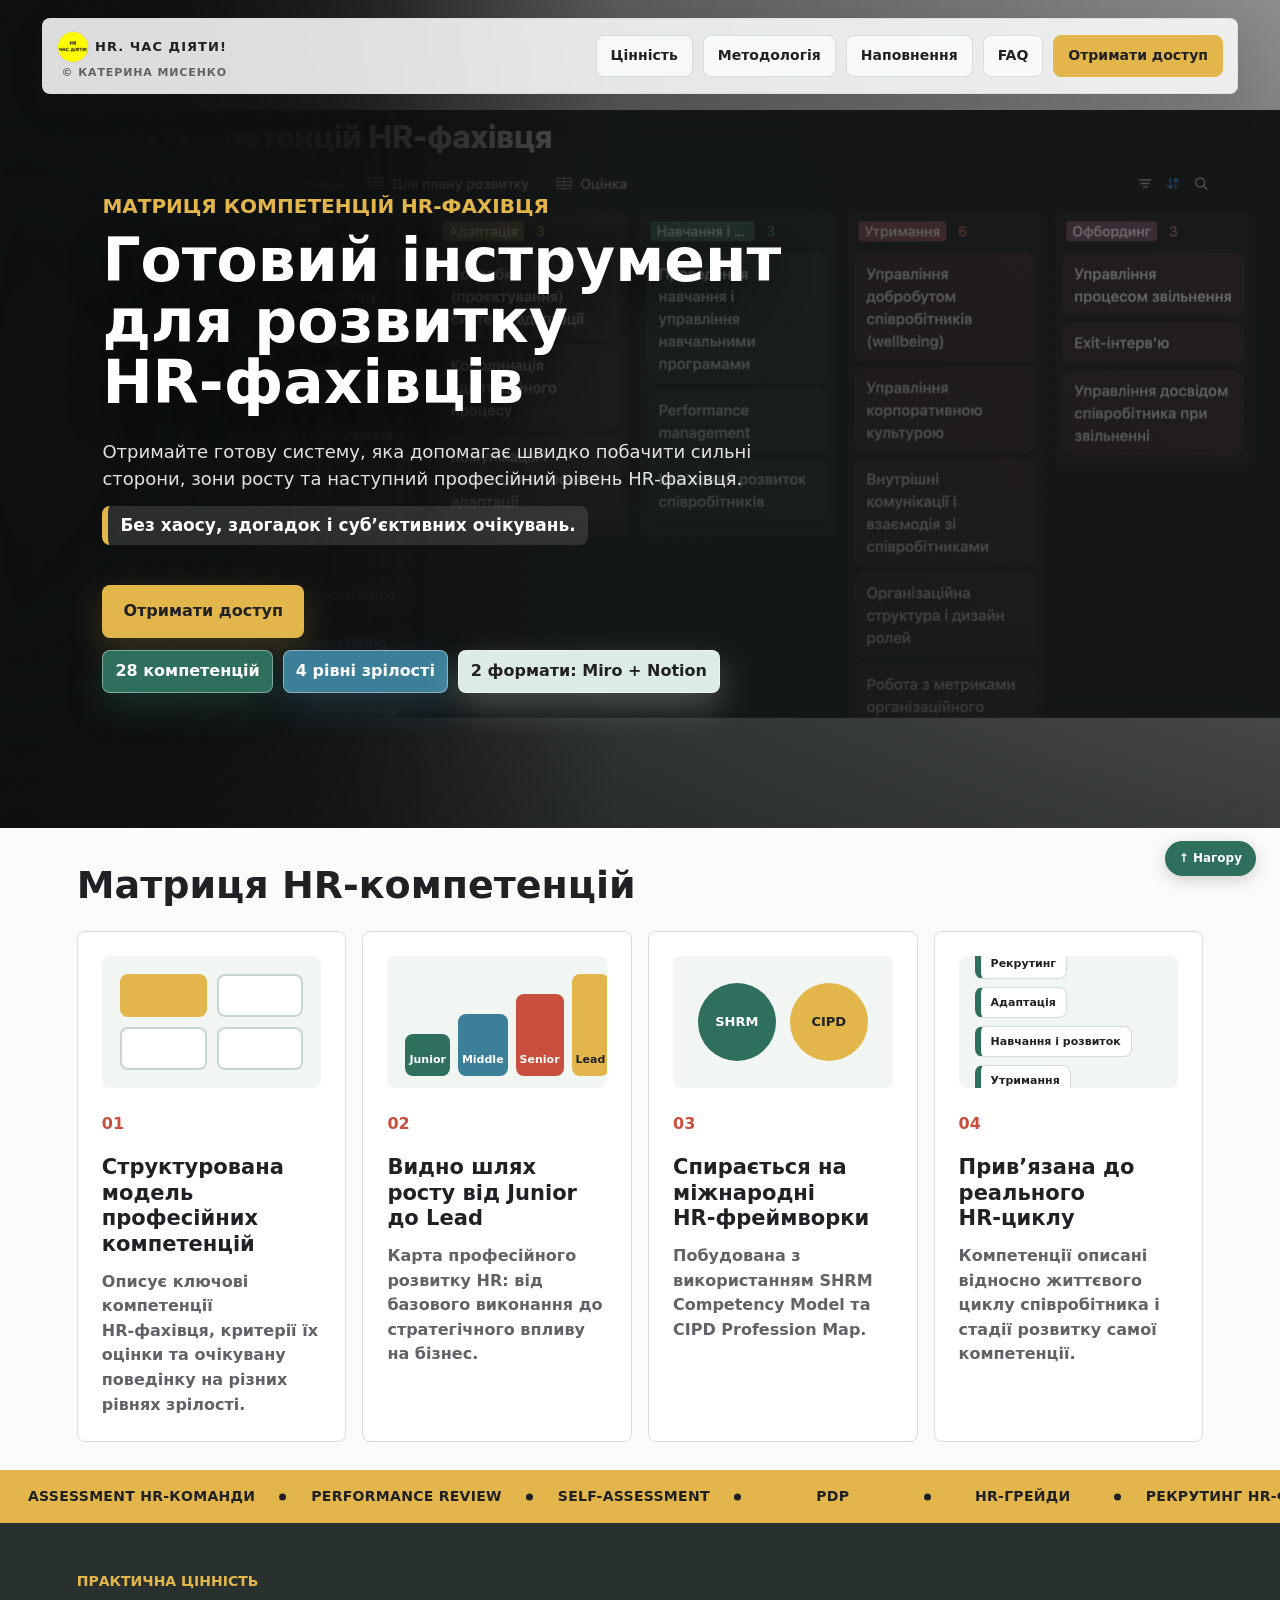
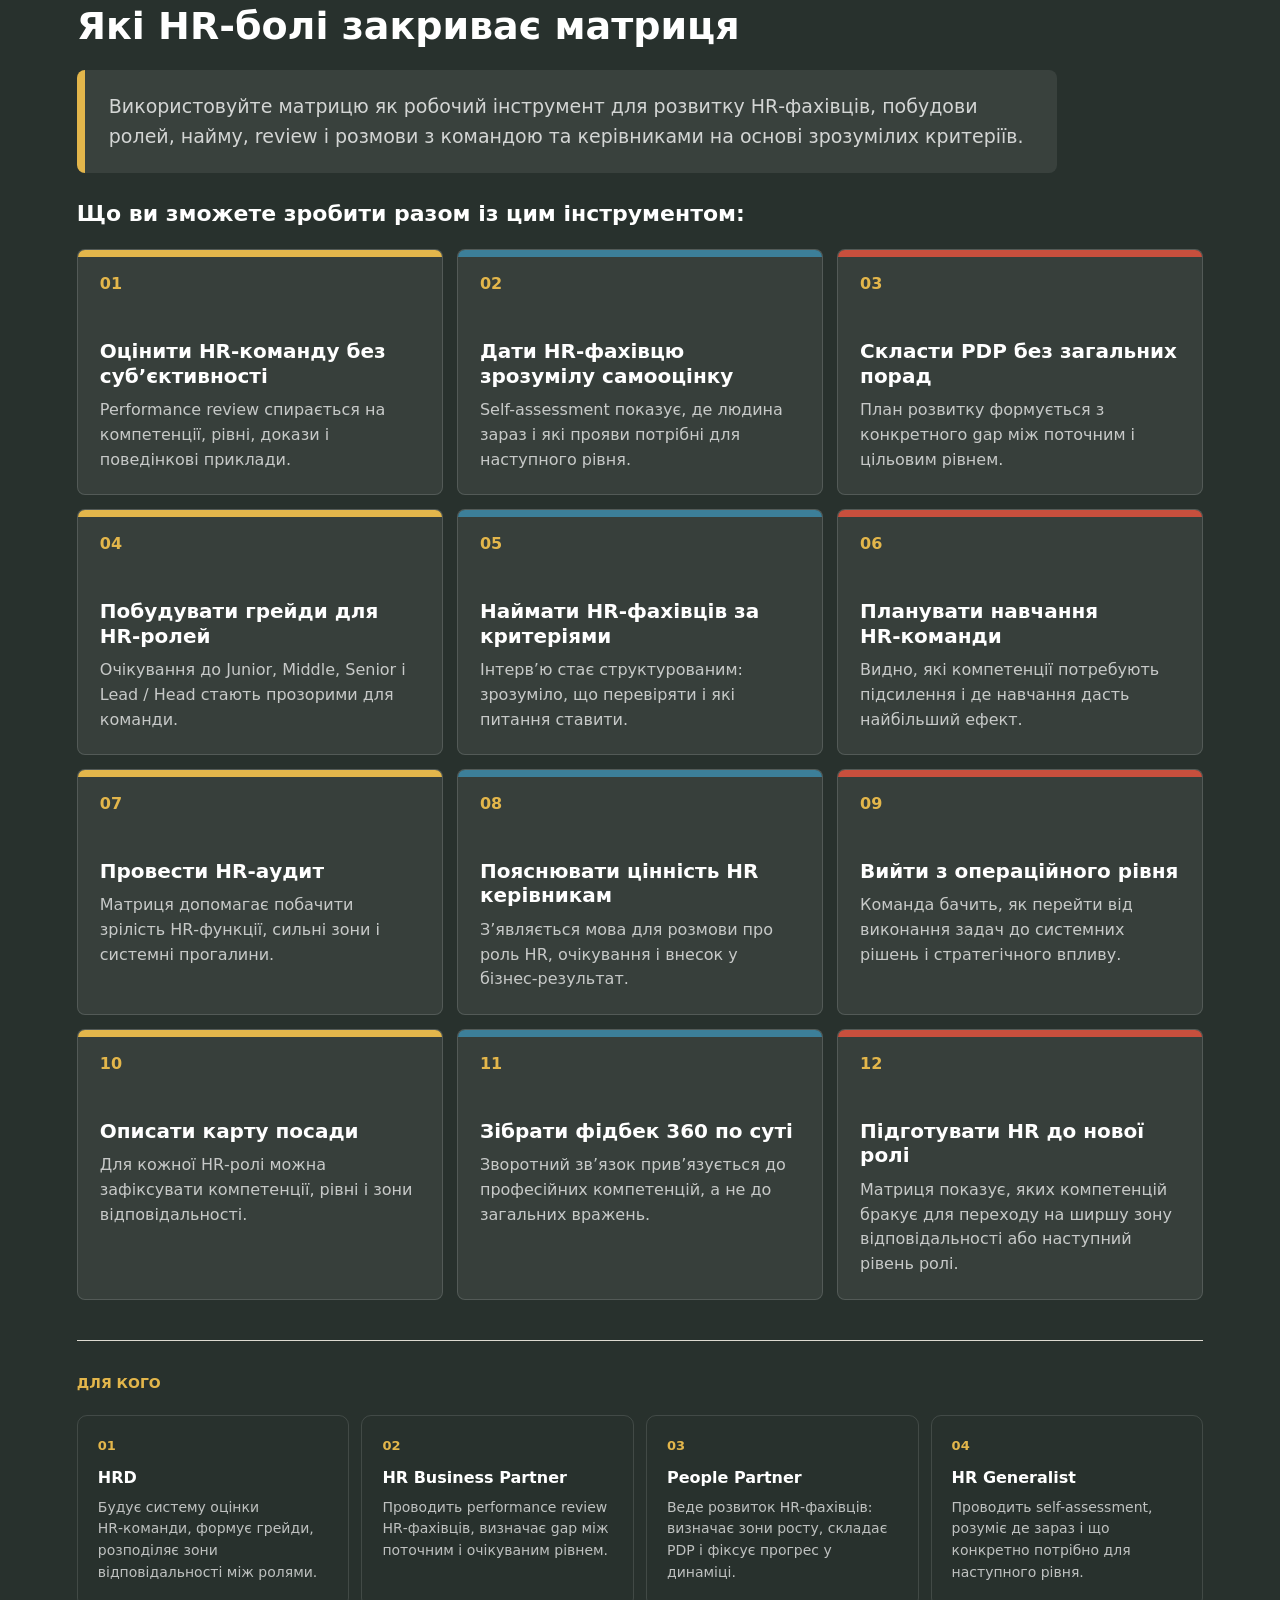
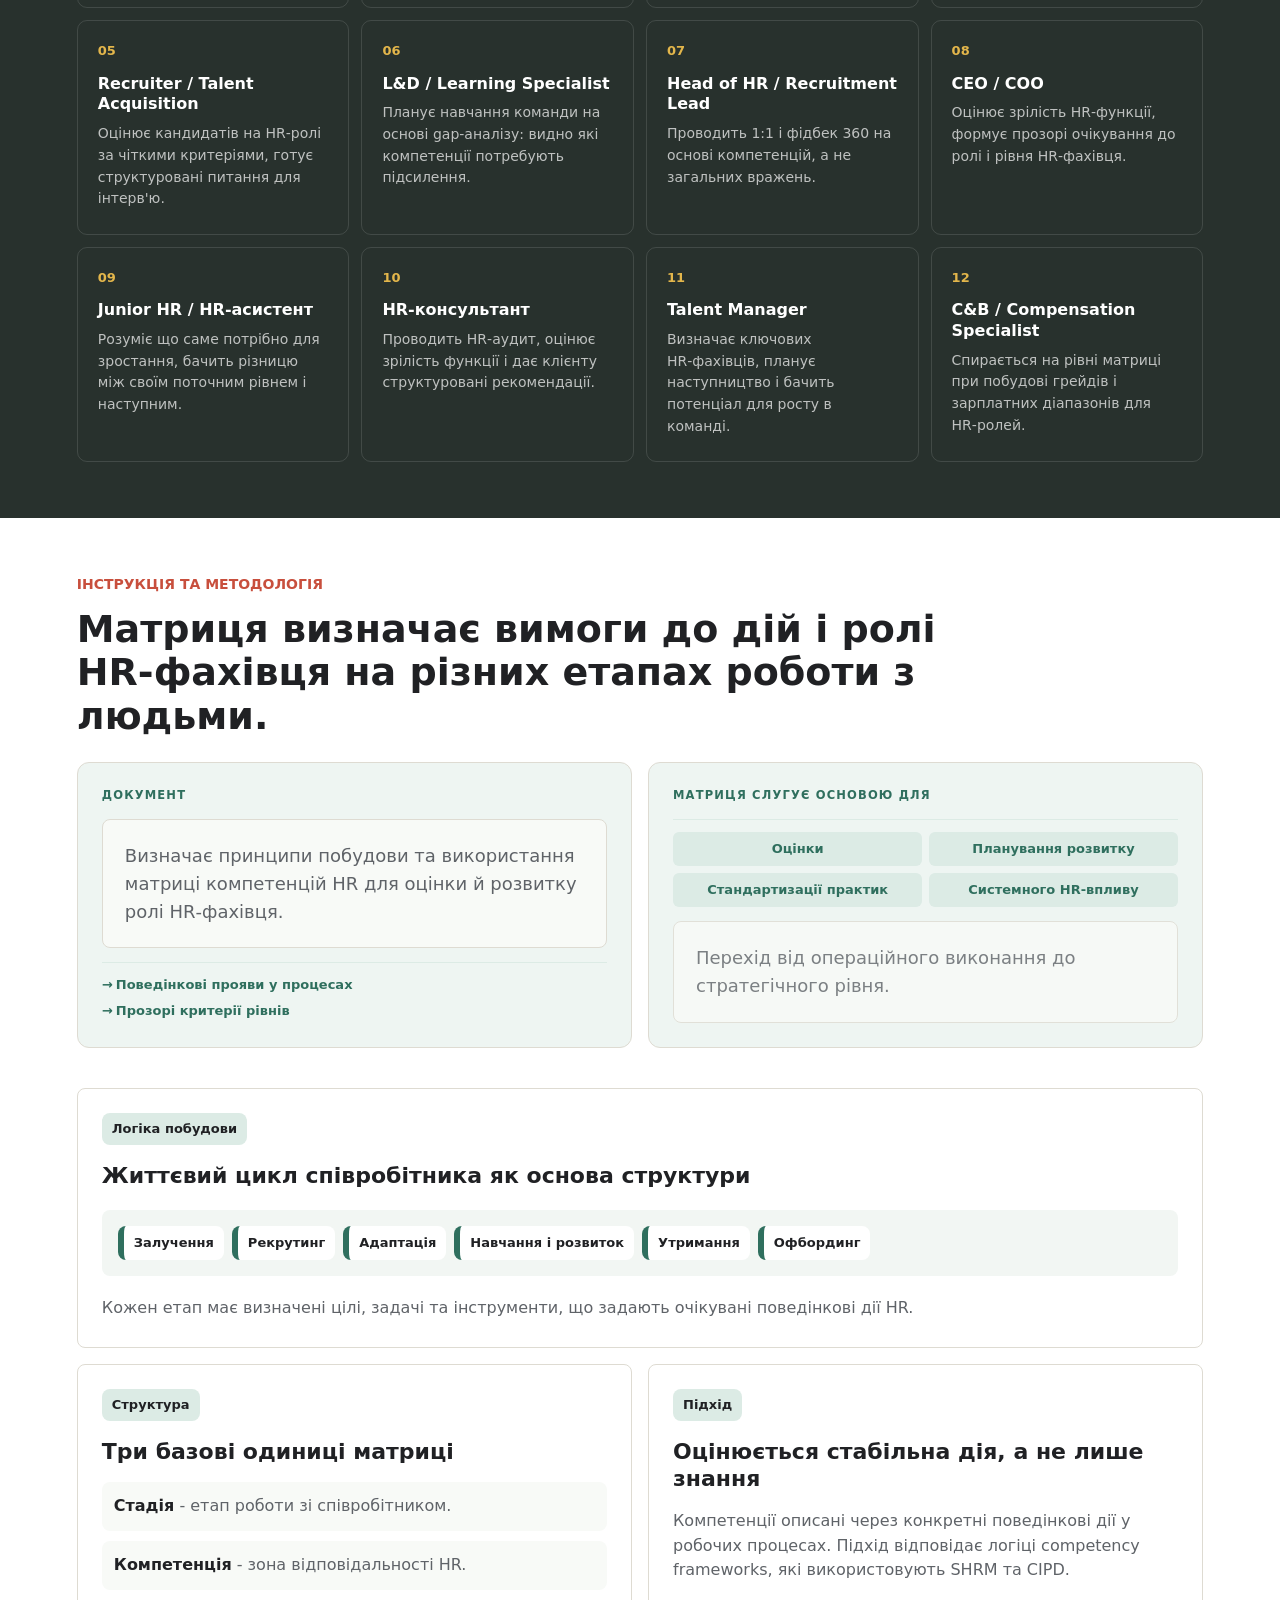
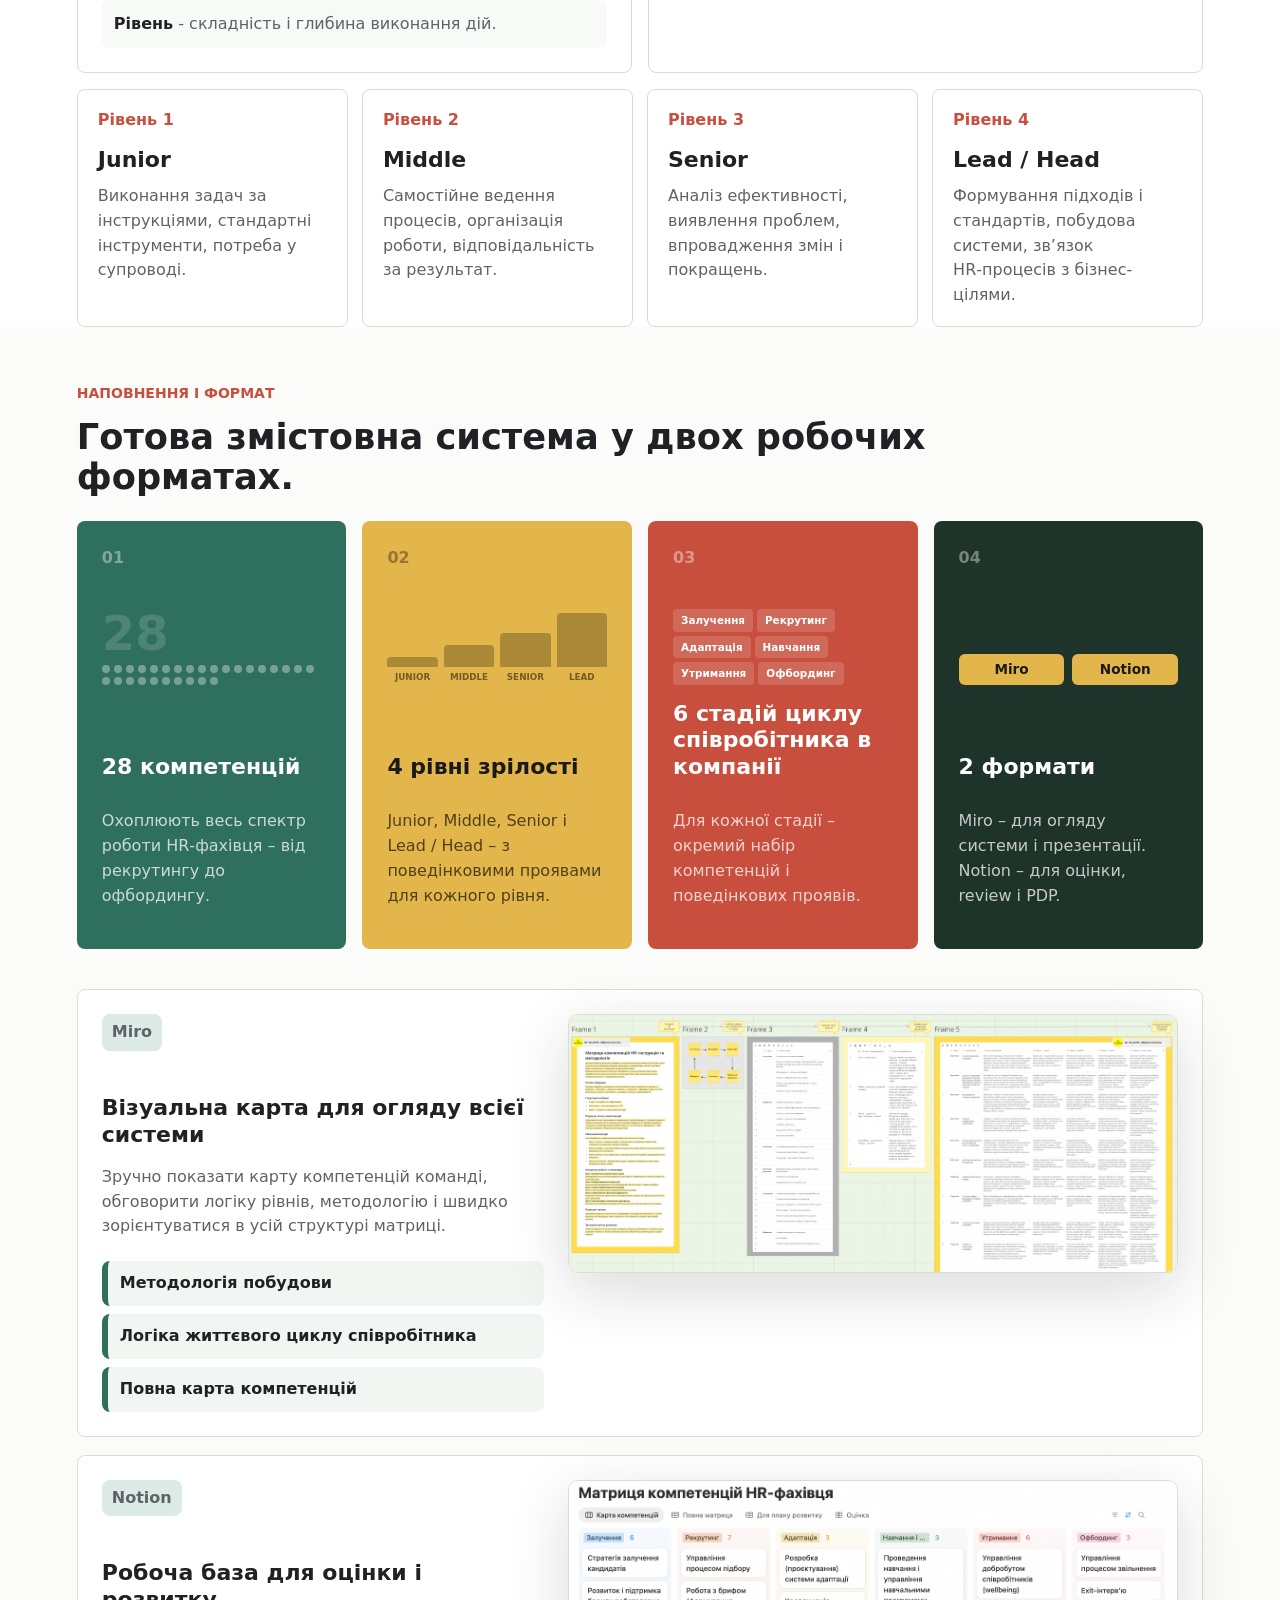
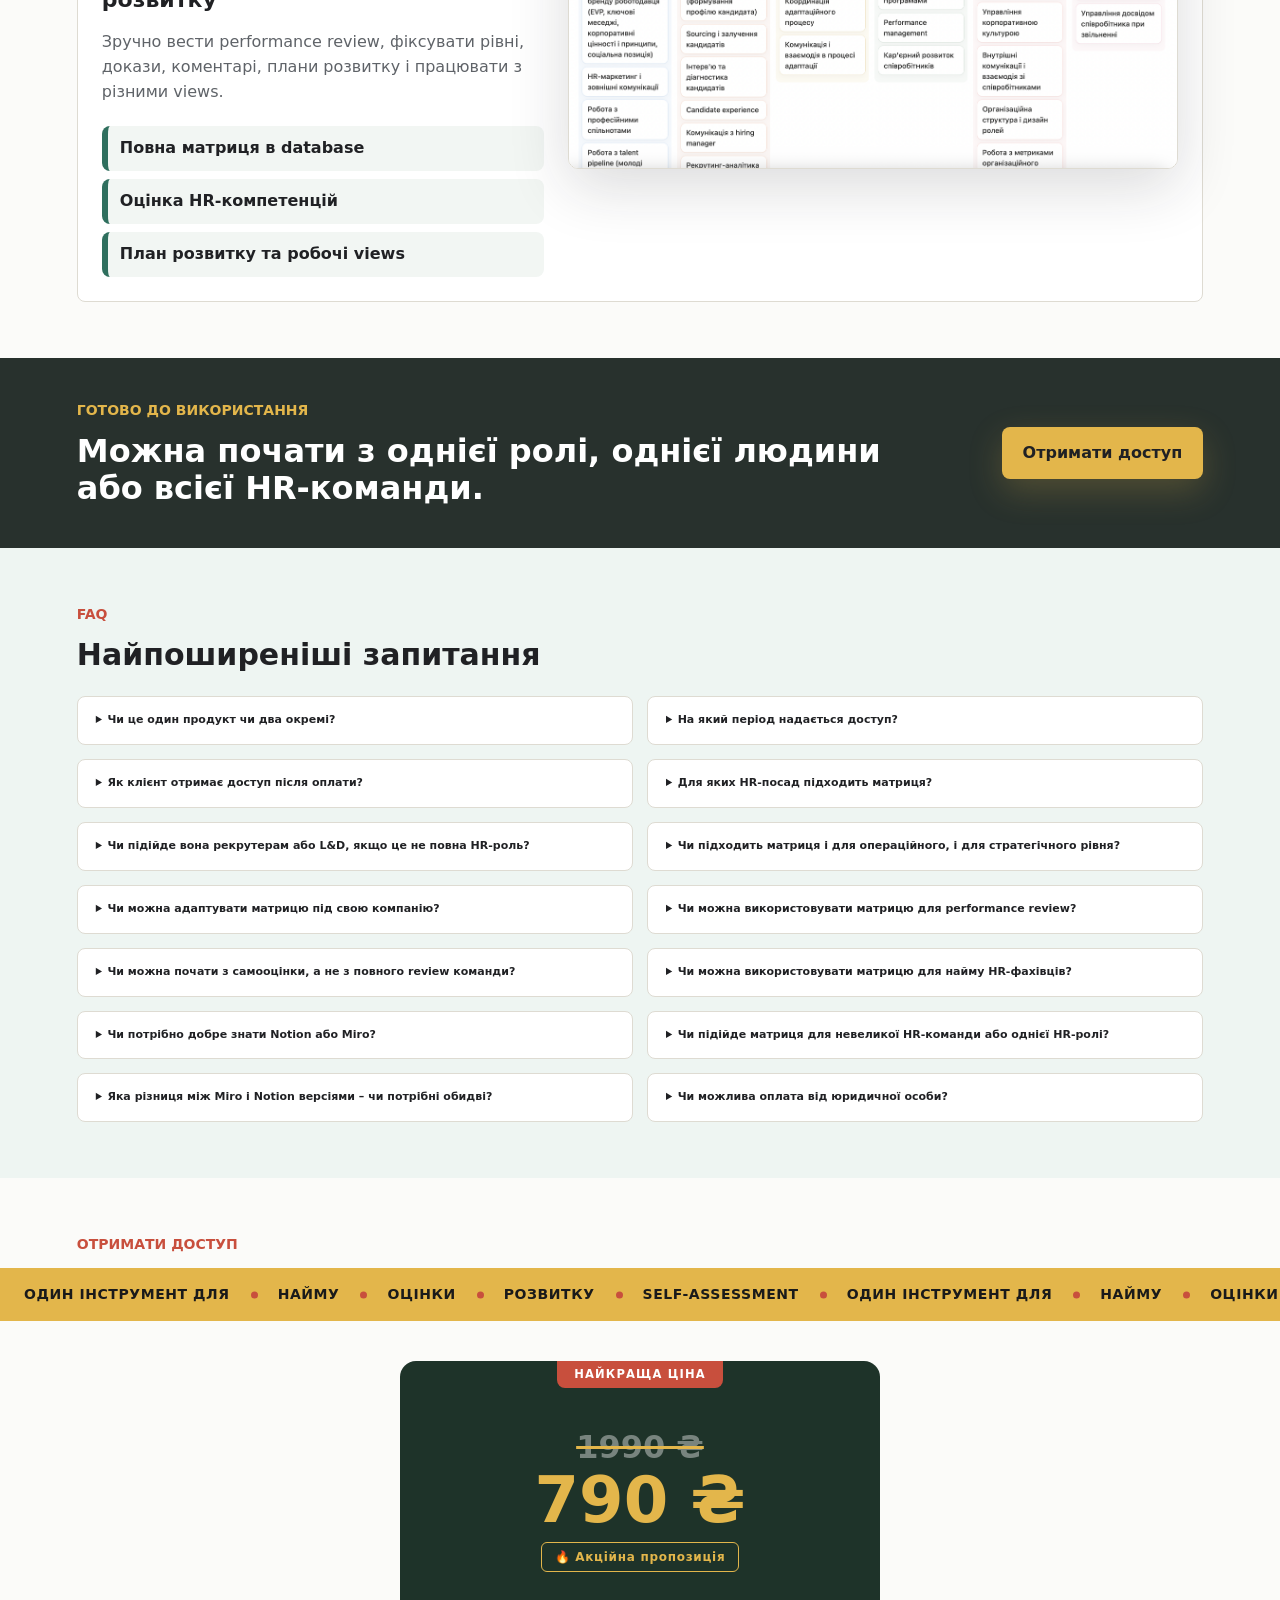
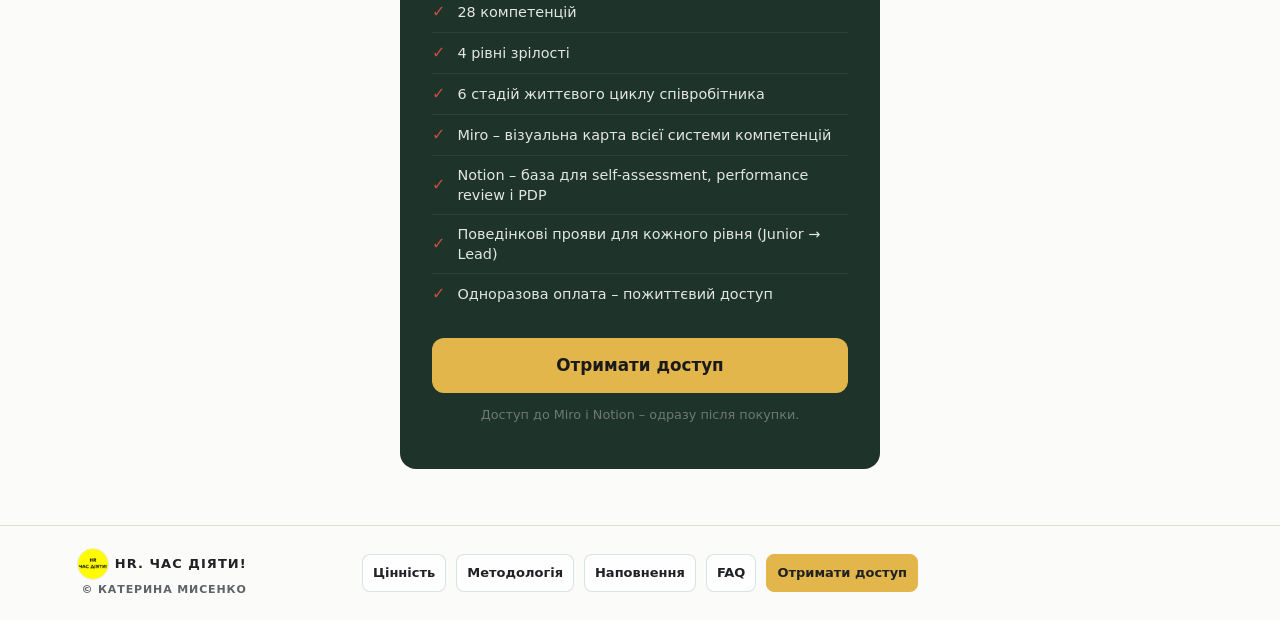
==== commit 08e65ac1: "Add files via upload" ====
--- a/hr-competency-matrix-landing.html
+++ b/hr-competency-matrix-landing.html
@@ -408,19 +408,207 @@
       .site-footer--full .nav-links a { color: var(--ink, #1a1a1a); font-size: 13px; font-weight: 600; border-radius: 8px; padding: 5px 10px; }
       .site-footer--full .nav-links a:hover { background: var(--green-soft, #dcebe5); }
 
-      @media (max-width: 640px) {
-        /* Feature cards — одна колонка */
-        .feature-grid { grid-template-columns: 1fr !important; }
-        /* Buy card — менші відступи */
+      @media (max-width: 760px) {
+        /* Хедер — показати всі nav-кнопки, сховати mobile-cta */
+        /* === Хедер === */
+        .site-header { flex-wrap: wrap; gap: 4px; padding: 8px 12px !important; }
+        .mobile-cta { display: none !important; }
+        .site-header .nav-links { display: flex !important; flex-wrap: wrap; gap: 4px; width: 100%; }
+        .site-header .nav-links a { font-size: 10px !important; padding: 3px 7px !important; min-height: 26px !important; }
+        .site-header .nav-cta { display: none !important; }
+        .nav-logo { font-size: 9px !important; }
+        .brand-author { font-size: 8px !important; }
+        .brand-logo-circle { width: 20px !important; height: 20px !important; font-size: 6px !important; }
+        .brand { flex: 1; display: flex !important; }
+        .site-header .brand-stack { flex-direction: row !important; justify-content: space-between !important; align-items: center !important; width: 100% !important; gap: 0 !important; }
+        .site-header .brand-author { position: static !important; transform: none !important; font-size: 9px !important; white-space: nowrap; align-self: center !important; }
+
+        /* === Hero — редизайн === */
+        .hero-image {
+          display: block !important;
+          position: absolute !important;
+          inset: auto !important;
+          bottom: 0 !important;
+          left: 50% !important;
+          right: auto !important;
+          transform: translateX(-50%) !important;
+          width: 90% !important;
+          height: auto !important;
+          object-fit: contain !important;
+          object-position: bottom center !important;
+          opacity: 0.28 !important;
+          animation: none !important;
+          pointer-events: none !important;
+        }
+        .hero {
+          min-height: auto !important;
+          padding-top: 116px !important;
+          padding-bottom: 52px !important;
+          background: linear-gradient(170deg, #0e2b1d 0%, #112f21 55%, #081a0f 100%) !important;
+          color: #fff !important;
+          align-items: flex-start !important;
+          justify-content: flex-start !important;
+        }
+        .hero-overlay { display: none !important; }
+        .hero-content { margin-top: 0 !important; padding-top: 0 !important; width: 100% !important; position: relative; z-index: 2; }
+
+        /* Eyebrow — жовтий тег */
+        .hero .eyebrow {
+          display: inline-block !important;
+          font-size: 0.6rem !important;
+          letter-spacing: 0.15em !important;
+          font-weight: 800 !important;
+          color: var(--yellow, #e3b64b) !important;
+          background: rgba(227,182,75,0.13) !important;
+          border: 1px solid rgba(227,182,75,0.35) !important;
+          border-radius: 20px !important;
+          padding: 5px 13px !important;
+          margin-bottom: 14px !important;
+        }
+
+        /* Заголовок — великий, білий, акцент жовтим */
+        #hero-title {
+          font-size: 2.1rem !important;
+          line-height: 1.1 !important;
+          color: #fff !important;
+          margin-bottom: 0 !important;
+        }
+        .hero-accent {
+          color: var(--yellow, #e3b64b) !important;
+        }
+
+        /* Підзаголовок */
+        .hero-copy {
+          font-size: 0.82rem !important;
+          margin-top: 14px !important;
+          line-height: 1.6 !important;
+          color: rgba(255,255,255,0.70) !important;
+          max-width: 100% !important;
+        }
+
+        /* Акцент-фраза — з лівою смугою */
+        .hero-note {
+          display: block !important;
+          font-size: 0.8rem !important;
+          font-weight: 700 !important;
+          margin-top: 16px !important;
+          padding: 10px 14px !important;
+          border: none !important;
+          border-left: 3px solid var(--yellow, #e3b64b) !important;
+          border-radius: 0 8px 8px 0 !important;
+          background: rgba(227,182,75,0.08) !important;
+          color: rgba(255,255,255,0.92) !important;
+          width: 100% !important;
+          box-sizing: border-box !important;
+        }
+
+        /* CTA */
+        .hero-actions { margin-top: 24px !important; gap: 0 !important; }
+        .hero-actions .button.primary {
+          display: flex !important;
+          width: 100% !important;
+          font-size: 0.95rem !important;
+          font-weight: 800 !important;
+          min-height: 50px !important;
+          border-radius: 12px !important;
+          background: var(--yellow, #e3b64b) !important;
+          color: #1a1a1a !important;
+          box-shadow: 0 8px 28px rgba(227,182,75,0.35) !important;
+          letter-spacing: 0.01em !important;
+        }
+
+        /* Бейджи-статистика */
+        .hero-points {
+          gap: 8px !important;
+          margin-top: 20px !important;
+          flex-wrap: wrap !important;
+        }
+        .hero-points span {
+          font-size: 0.68rem !important;
+          font-weight: 700 !important;
+          padding: 6px 12px !important;
+          border-radius: 8px !important;
+          border: 1px solid rgba(255,255,255,0.18) !important;
+          letter-spacing: 0.01em !important;
+        }
+        .hero-points span:nth-child(1) {
+          background: var(--green, #2f6f5e) !important;
+          color: #fff !important;
+          border-color: transparent !important;
+        }
+        .hero-points span:nth-child(2) {
+          background: var(--coral, #e85d3a) !important;
+          color: #fff !important;
+          border-color: transparent !important;
+          box-shadow: none !important;
+        }
+        .hero-points span:nth-child(3) {
+          background: rgba(255,255,255,0.08) !important;
+          color: rgba(255,255,255,0.85) !important;
+          box-shadow: none !important;
+        }
+
+        /* Feature cards — 2 колонки, менший шрифт */
+        .feature-grid { grid-template-columns: repeat(2, 1fr) !important; gap: 10px !important; }
+        .feature-card { padding: 14px !important; min-height: 160px !important; }
+        .feature-card h3 { font-size: 0.82rem !important; margin-bottom: 5px !important; }
+        .feature-card p { font-size: 0.7rem !important; line-height: 1.35 !important; }
+        .feature-number { font-size: 0.6rem !important; }
+        .fc-infographic { height: 56px !important; margin: 0.35rem 0 0.4rem !important; }
+        .fc-big-num { font-size: 1.6rem !important; }
+        .fc-bars { height: 40px !important; }
+        .fc-cycle { gap: 3px !important; }
+        .fc-cycle span { font-size: 0.58rem !important; padding: 2px 5px !important; border-radius: 4px !important; }
+        .fc-formats { gap: 4px !important; }
+        .fc-format-tag { font-size: 0.7rem !important; padding: 4px 8px !important; }
+
+        /* Всі сітки — 2 колонки */
+        .use-grid, .steps, .delivery-grid, .audience-cards, .definition-grid, .use-list, .levels-strip { grid-template-columns: repeat(2, 1fr) !important; gap: 8px !important; }
+        .levels-strip article { min-height: auto !important; padding: 12px !important; }
+        .methodology-intro { grid-template-columns: 1fr !important; gap: 8px !important; }
+        .intro-card { padding: 14px !important; }
+        .intro-card-lead { font-size: 0.75rem !important; padding: 0.5rem 0.75rem !important; }
+        .intro-card-points span, .intro-card-grid span { font-size: 0.72rem !important; }
+        /* Шрифти в усіх картках */
+        .use-grid article, .steps li, .delivery-card, .use-list article, .intro-card, .audience-cards article { padding: 10px !important; }
+        h3 { font-size: 0.82rem !important; line-height: 1.3 !important; word-break: break-word !important; }
+        h2 { font-size: 1.15rem !important; line-height: 1.25 !important; }
+        .section-heading h2 { font-size: 1.1rem !important; }
+        p, li { font-size: 0.72rem !important; line-height: 1.4 !important; }
+        .eyebrow { font-size: 0.6rem !important; }
+        /* Картинки — зменшувати пропорційно */
+        img { max-width: 100% !important; height: auto !important; object-fit: contain !important; display: block !important; }
+        .intro-card img, .intro-card svg, .method-card img { max-height: 80px !important; width: auto !important; margin: 0 auto 8px !important; }
+        .product-shot img, .format-image img, .preview-layout img { max-height: 160px !important; width: 100% !important; object-fit: contain !important; }
+        figure { overflow: hidden !important; }
+        figcaption { font-size: 0.62rem !important; }
+        /* Buy card */
         .buy-center-wrap { max-width: 100%; }
-        .buy-card { padding: 0 1.25rem 1.5rem; }
-        .buy-price { font-size: 3rem; }
-        /* Футер — вертикально */
-        .site-footer--full { grid-template-columns: 1fr !important; justify-items: center; gap: 12px; }
-        .site-footer--full .nav-links { flex-wrap: wrap; justify-content: center; }
+        .buy-card { padding: 0 1rem 1.25rem; }
+        .buy-price { font-size: 3.5rem !important; }
+        .buy-price-old { font-size: 1.5rem !important; }
+        .buy-value-list li { font-size: 0.82rem !important; }
+
+        /* Футер — вертикально по центру, показати nav-кнопки */
+        .site-footer--full { grid-template-columns: 1fr !important; justify-items: center; gap: 10px; text-align: center; }
+        .site-footer--full .nav-links { display: flex !important; flex-wrap: wrap; justify-content: center; }
+        .site-footer--full .brand { justify-content: center; }
         .footer-up-btn { bottom: 16px; right: 16px; }
-        /* Схема формул */
-        .schema-formula { gap: 0.25rem; }
+        /* Зменшити відступи секцій */
+        .section { padding: 32px 16px !important; }
+        .section-heading { margin-bottom: 1rem !important; }
+        h2 + p, .section-heading + * { margin-top: 0.5rem !important; }
+        /* Card 03: кружечки SHRM/CIPD ближче */
+        .framework-visual { gap: 12px !important; }
+        .framework-visual span { width: 58px !important; height: 58px !important; min-width: 58px !important; min-height: 58px !important; max-width: 58px !important; max-height: 58px !important; flex-shrink: 0 !important; font-size: 10px !important; }
+        .framework-visual strong { display: none !important; }
+        /* Card 02: сховати підписи — тільки кольорові бари */
+        .fc-bars { gap: 4px !important; height: 44px !important; }
+        .fc-bar-wrap span { display: none !important; }
+        .fc-bar-wrap { justify-content: flex-end !important; }
+        /* Card 04: всі стадії циклу вміщуються */
+        .lifecycle-visual { gap: 4px !important; padding: 8px !important; }
+        .lifecycle-visual span { font-size: 8px !important; padding: 3px 6px !important; min-height: 20px !important; border-left-width: 3px !important; }
       }
       .brand-logo-circle {
         width: 32px; height: 32px; border-radius: 50%;
@@ -522,7 +710,7 @@
         <div class="hero-overlay"></div>
         <div class="hero-content">
           <p class="eyebrow">Матриця компетенцій HR‑фахівця</p>
-          <h1 id="hero-title">Готовий інструмент для розвитку HR‑фахівців</h1>
+          <h1 id="hero-title">Готовий інструмент для розвитку <span class="hero-accent">HR‑фахівців</span></h1>
           <p class="hero-copy">
             Отримайте готову систему, яка допомагає швидко побачити сильні сторони, зони росту та наступний професійний рівень HR‑фахівця.
           </p>
@@ -568,7 +756,6 @@
           <article class="definition-card">
             <div class="card-visual framework-visual" aria-hidden="true">
               <span>SHRM</span>
-              <strong></strong>
               <span>CIPD</span>
             </div>
             <span class="pin">03</span>
